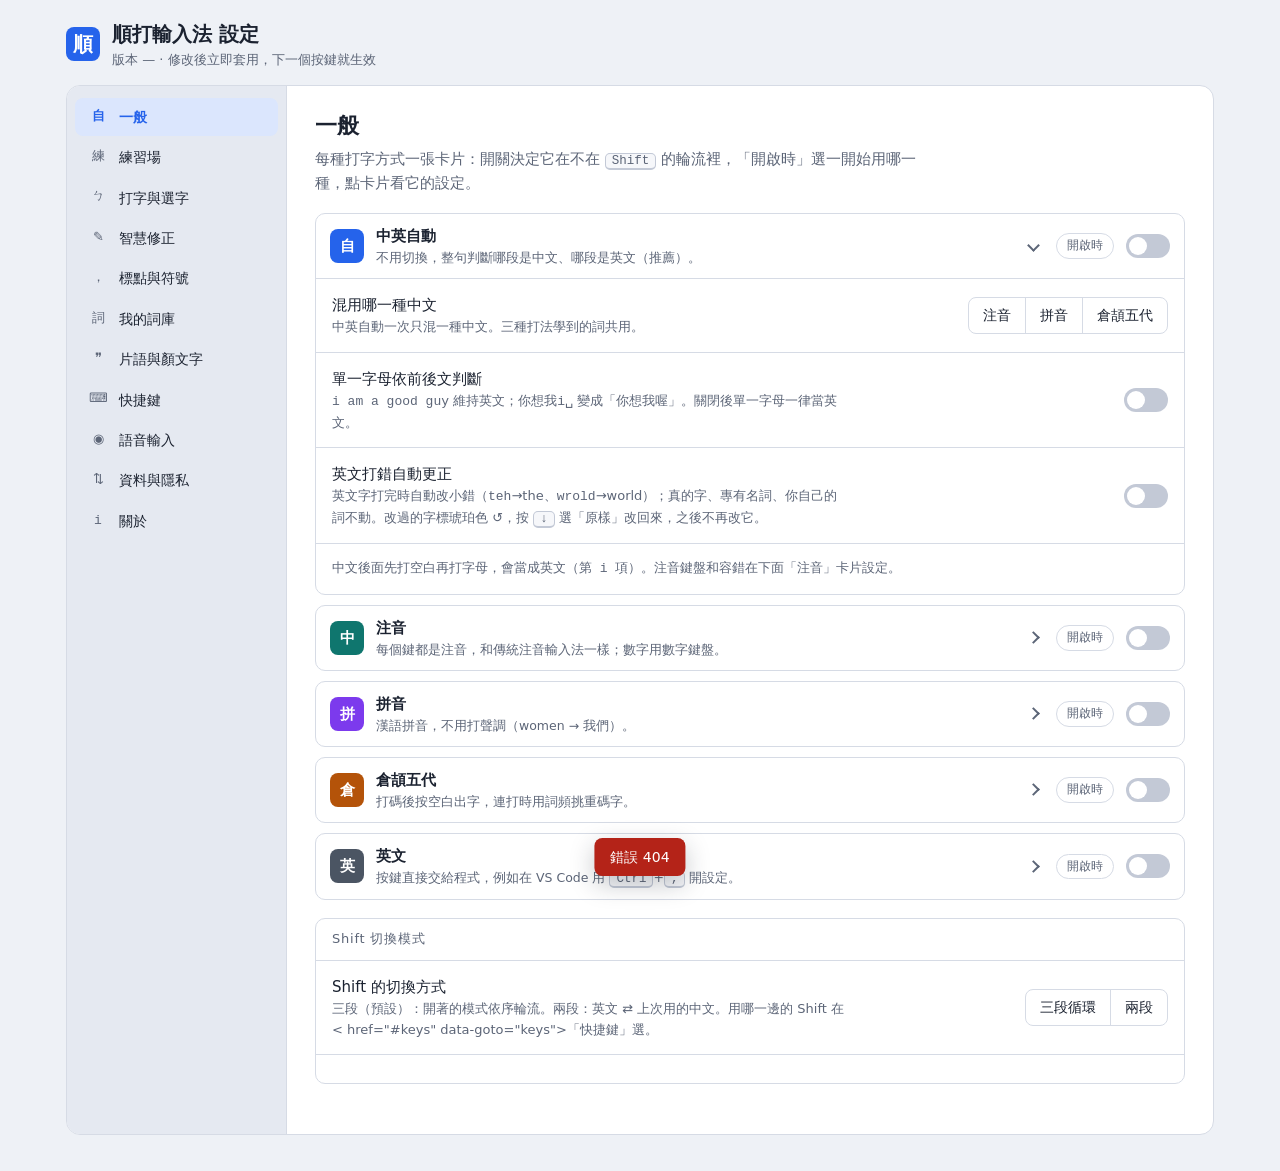
==== src/smartime/settings/ui/index.html @ 3003b5d6 "docs: 「注音」組的說明改成「換成注音」，不是「照注音打出去」 實機測試確認：選候選從來不會直接送出（選了是換掉組字區裡的字，再按 Enter 才送出）， 「選了就照注音打出去」讀起來像按一下就送" ====
<!doctype html>
<html lang="zh-Hant-TW">
<head>
<meta charset="utf-8">
<meta name="viewport" content="width=device-width, initial-scale=1">
<title>順打輸入法 設定</title>
<link rel="icon" href="icon.svg">
<link rel="stylesheet" href="style.css">
<script src="app.js" defer></script>
</head>
<body>
<div class="page">
  <div class="titlebar">
    <div class="appicon" aria-hidden="true">順</div>
    <div>
      <h1><span data-text="product">順打輸入法</span> 設定</h1>
      <div class="sub">版本 <span data-text="version">—</span> · 修改後立即套用，下一個按鍵就生效</div>
    </div>
    <div class="legend" id="save-state" aria-live="polite"></div>
  </div>

  <p class="callout warn offline" id="offline" hidden>和輸入法的連線中斷了。請從系統匣圖示（右鍵 → 設定）重新開啟這個視窗。</p>

  <div class="window">
    <nav class="rail" aria-label="設定分類">
      <button data-view="general" aria-current="page"><span class="glyph">自</span>一般</button>
      <button data-view="practice" id="rail-practice"><span class="glyph">練</span>練習場<span class="rail-badge" id="rail-practice-badge" hidden></span></button>
      <button data-view="typing"><span class="glyph">ㄅ</span>打字與選字</button>
      <button data-view="fix"><span class="glyph">✎</span>智慧修正</button>
      <button data-view="punct"><span class="glyph">，</span>標點與符號</button>
      <button data-view="dict"><span class="glyph">詞</span>我的詞庫</button>
      <button data-view="snippets"><span class="glyph">❞</span>片語與顏文字</button>
      <button data-view="keys"><span class="glyph">⌨</span>快捷鍵</button>
      <button data-view="voice"><span class="glyph">◉</span>語音輸入</button>
      <button data-view="data"><span class="glyph">⇅</span>資料與隱私</button>
      <button data-view="about"><span class="glyph">i</span>關於</button>
    </nav>

    <main class="pane">
      <!-- ============ 一般 ============ -->
      <section class="view" id="view-general">
        <h2>一般</h2>
        <p class="lead">每種打字方式一張卡片：開關決定它在不在 <kbd>Shift</kbd> 的輪流裡，「開啟時」選一開始用哪一種，點卡片看它的設定。</p>

        <div class="methods" id="methods">
          <div class="method" data-mode="auto">
            <div class="m-head">
              <button class="m-toggle" type="button" aria-expanded="false" aria-controls="m-auto">
                <span class="ico auto">自</span>
                <span class="m-name"><b>中英自動</b><small>不用切換，整句判斷哪段是中文、哪段是英文（推薦）。</small></span>
                <span class="chev" aria-hidden="true"></span>
              </button>
              <button class="m-start" type="button" data-start="auto" title="開啟輸入法時用這個模式">開啟時</button>
              <label class="switch" title="在 Shift 輪流中"><input type="checkbox" data-cycle="auto" aria-label="中英自動在 Shift 輪流中"><span></span></label>
            </div>
            <div class="m-body" id="m-auto" hidden>
              <div class="row">
                <div><div class="label">混用哪一種中文</div><div class="desc">中英自動一次只混一種中文。三種打法學到的詞共用。</div></div>
                <div class="seg" role="group" aria-label="中英自動混用的中文" data-cfg="chinese_scheme">
                  <button data-value="zhuyin">注音</button><button data-value="pinyin">拼音</button><button data-value="cangjie">倉頡五代</button>
                </div>
              </div>
              <div class="row">
                <div><div class="label">單一字母依前後文判斷</div><div class="desc"><code>i am a good guy</code> 維持英文；<code>你想我i␣</code> 變成「你想我喔」。關閉後單一字母一律當英文。</div></div>
                <label class="switch"><input type="checkbox" data-cfg="single_letter_context" aria-label="單一字母判斷"><span></span></label>
              </div>
              <div class="row">
                <div><div class="label">英文打錯自動更正</div><div class="desc">英文字打完時自動改小錯（<code>teh</code>→the、<code>wrold</code>→world）；真的字、專有名詞、你自己的詞不動。改過的字標琥珀色 ↺，按 <kbd>↓</kbd> 選「原樣」改回來，之後不再改它。</div></div>
                <label class="switch"><input type="checkbox" data-cfg="en_autocorrect" aria-label="英文打錯自動更正"><span></span></label>
              </div>
              <div class="row"><div class="full"><p class="note" style="margin:0">中文後面先打空白再打字母，會當成英文（<code>第 i 項</code>）。注音鍵盤和容錯在下面「注音」卡片設定。</p></div></div>
            </div>
          </div>

          <div class="method" data-mode="chinese">
            <div class="m-head">
              <button class="m-toggle" type="button" aria-expanded="false" aria-controls="m-chinese">
                <span class="ico chinese">中</span>
                <span class="m-name"><b>注音</b><small>每個鍵都是注音，和傳統注音輸入法一樣；數字用數字鍵盤。</small></span>
                <span class="chev" aria-hidden="true"></span>
              </button>
              <button class="m-start" type="button" data-start="chinese" title="開啟輸入法時用這個模式">開啟時</button>
              <label class="switch" title="在 Shift 輪流中"><input type="checkbox" data-cycle="chinese" aria-label="純注音在 Shift 輪流中"><span></span></label>
            </div>
            <div class="m-body" id="m-chinese" hidden>
              <div class="row">
                <div><div class="label">注音鍵盤 <span class="badge later">許氏之後支援</span></div><div class="desc">大部分人用大千（Windows 預設）。換鍵盤後下一個按鍵生效。</div></div>
                <div class="seg" role="group" aria-label="注音鍵盤" data-cfg="layout">
                  <button data-value="dachen">大千</button><button data-value="eten">倚天</button>
                </div>
              </div>
              <div class="row"><div class="full">
                <div class="kb" aria-label="注音鍵盤" id="keyboard"></div>
                <p class="note" style="margin-bottom:0">藍色是聲調鍵。</p>
              </div></div>
              <div class="row">
                <div><div class="label">注音打錯容錯</div><div class="desc">打快的常見錯也認得：順序打反（<code>k27</code>→的）、聲調打早（<code>248</code>→大）、漏打聲調（<code>clm/4</code>→好用）、漏打一聲的空白（<code>rupwu0</code>→今天）。修過的地方標琥珀色 ↺。</div></div>
                <label class="switch"><input type="checkbox" data-cfg="reorder_tolerance" aria-label="注音打錯容錯"><span></span></label>
              </div>
              <div class="row">
                <div><div class="label">略過多按的雜鍵</div><div class="desc">多按的鍵自動略過（<code>我e更快</code>→我更快），提示列用紅色標出；按 <kbd>↓</kbd> 選紅色的「略過的鍵」放回來。保守：只略過很明顯的。連打三個以上同一個字母一律照打。</div></div>
                <div class="seg" role="group" aria-label="略過雜鍵的程度" data-cfg="drop_stray_keys">
                  <button data-value="off">關閉</button><button data-value="conservative">保守</button><button data-value="standard">標準</button>
                </div>
              </div>
              <div class="row">
                <div><div class="label">注音提示</div><div class="desc">還沒打聲調時，旁邊顯示會變成的注音（打 <kbd>k</kbd><kbd>2</kbd> 顯示 ㄉㄜ）。</div></div>
                <label class="switch"><input type="checkbox" data-cfg="spelling_hint" aria-label="注音提示"><span></span></label>
              </div>
            </div>
          </div>

          <div class="method" data-mode="pinyin">
            <div class="m-head">
              <button class="m-toggle" type="button" aria-expanded="false" aria-controls="m-pinyin">
                <span class="ico pinyin">拼</span>
                <span class="m-name"><b>拼音</b><small>漢語拼音，不用打聲調（women → 我們）。</small></span>
                <span class="chev" aria-hidden="true"></span>
              </button>
              <button class="m-start" type="button" data-start="pinyin" title="開啟輸入法時用這個模式">開啟時</button>
              <label class="switch" title="在 Shift 輪流中"><input type="checkbox" data-cycle="pinyin" aria-label="純拼音在 Shift 輪流中"><span></span></label>
            </div>
            <div class="m-body" id="m-pinyin" hidden>
              <div class="row"><div class="full">
                <p style="margin-top:0">連著打，不用打聲調（<kbd>women</kbd> → 我們）；要指定聲調時在音節後打 <kbd>1</kbd>–<kbd>5</kbd>（<kbd>ma3</kbd> → 馬，5 是輕聲）。ü 打 <kbd>v</kbd>（<kbd>lv</kbd> → 綠），<kbd>'</kbd> 分開音節（<kbd>xi'an</kbd>），空白結束一個詞。</p>
                <p class="note" style="margin-bottom:0"><kbd>,</kbd> <kbd>.</kbd> <kbd>;</kbd> 在拼音裡是全形標點（，。；），不是字母。</p>
              </div></div>
            </div>
          </div>

          <div class="method" data-mode="cangjie">
            <div class="m-head">
              <button class="m-toggle" type="button" aria-expanded="false" aria-controls="m-cangjie">
                <span class="ico cangjie">倉</span>
                <span class="m-name"><b>倉頡五代</b><small>打碼後按空白出字，連打時用詞頻挑重碼字。</small></span>
                <span class="chev" aria-hidden="true"></span>
              </button>
              <button class="m-start" type="button" data-start="cangjie" title="開啟輸入法時用這個模式">開啟時</button>
              <label class="switch" title="在 Shift 輪流中"><input type="checkbox" data-cycle="cangjie" aria-label="純倉頡在 Shift 輪流中"><span></span></label>
            </div>
            <div class="m-body" id="m-cangjie" hidden>
              <div class="row"><div class="full">
                <p style="margin-top:0">打碼後按空白出字；連打幾個字時會用詞頻挑重碼字（<kbd>hqi</kbd>␣<kbd>oan</kbd>␣ → 我們）。還沒按空白時，提示框顯示字根和會出的字。字根對照：</p>
                <div class="cj-roots" id="cj-roots" aria-label="倉頡字根"></div>
                <p class="note" style="margin-bottom:0">碼表來自「倉頡五代補完計劃」（MIT 授權），重碼依台灣常用字排序。</p>
              </div></div>
            </div>
          </div>

          <div class="method" data-mode="english">
            <div class="m-head">
              <button class="m-toggle" type="button" aria-expanded="false" aria-controls="m-english">
                <span class="ico english">英</span>
                <span class="m-name"><b>英文</b><small>按鍵直接交給程式，例如在 VS Code 用 <kbd>Ctrl</kbd>+<kbd>,</kbd> 開設定。</small></span>
                <span class="chev" aria-hidden="true"></span>
              </button>
              <button class="m-start" type="button" data-start="english" title="開啟輸入法時用這個模式">開啟時</button>
              <label class="switch" title="在 Shift 輪流中"><input type="checkbox" data-cycle="english" aria-label="純英文在 Shift 輪流中"><span></span></label>
            </div>
            <div class="m-body" id="m-english" hidden>
              <div class="row"><div class="full"><p class="note" style="margin:0">所有按鍵（含 <kbd>Ctrl</kbd>+符號）直接交給程式。偶爾打一個英文詞不必切換：中英自動會判斷，大寫用 <kbd>Caps Lock</kbd>。</p></div></div>
            </div>
          </div>
        </div>

        <div class="group">
          <h3>Shift 切換模式</h3>
          <div class="row">
            <div><div class="label">Shift 的切換方式</div><div class="desc" id="cycle-desc">三段（預設）：開著的模式依序輪流。兩段：英文 ⇄ 上次用的中文。用哪一邊的 Shift 在< href="#keys" data-goto="keys">「快捷鍵」</a>選。</div></div>
            <div class="seg" role="group" aria-label="Shift 的切換方式" data-cfg="shift_cycle">
              <button data-value="three">三段循環</button><button data-value="two">兩段</button>
            </div>
          </div>
          <div class="row"><div class="full"><p class="note" style="margin:0" id="cycle-order"></p></div></div>
        </div>
      </section>

      <!-- ============ 打字與選字 ============ -->
      <section class="view" id="view-typing" hidden>
        <h2>打字與選字</h2>
        <p class="lead">打字時游標旁邊的提示列、選字用的候選窗，以及什麼時候把字送出。</p>

        <div class="group">
          <h3>提示列</h3>
          <div class="row"><div class="full preview">
            <div>
              <div class="compose"><span class="u">我們今天開</span><span class="cur"></span></div>
              <div class="tip" id="sugg-tip">會  Tab</div>
            </div>
            <div class="cand" aria-label="候選窗預覽" hidden>
              <ol id="cand-list"></ol>
            </div>
            <p class="note" style="margin:0; max-width:40ch">游標旁邊的一小列：還沒成字的注音、被略過的鍵、接續建議都顯示在這裡。</p>
          </div></div>
          <div class="row">
            <div><div class="label" data-new="suggest-rows">接續建議</div><div class="desc">打完一個詞，提示列建議接下去的字：<kbd>Tab</kbd> 帶入第一個，<kbd>Ctrl</kbd>+數字帶入其他的。上面一行是你的（<span class="tint-quick">橘色</span><a href="#snippets" data-goto="snippets">快速詞</a>、<span class="tint-mine">紫色</span>你打過或加過的詞），下面一行<span class="tint-system">藍色</span>是詞庫的。</div></div>
            <label class="switch"><input type="checkbox" data-cfg="autocomplete" aria-label="接續建議"><span></span></label>
          </div>
          <div class="row" id="row-sugg-count">
            <div><div class="label">一次顯示幾個建議</div><div class="desc"><kbd>Tab</kbd> 帶入第一個；<kbd>Shift</kbd>+<kbd>Tab</kbd> 打開完整接續清單（1–9 選）。</div></div>
            <div style="display:flex; gap:10px; align-items:center"><input type="range" min="1" max="9" data-cfg="suggestion_count" data-type="int" aria-label="建議數量"><b data-out="suggestion_count" style="font-variant-numeric: tabular-nums">3</b></div>
          </div>
          <div class="row">
            <div><div class="label" data-new="composing-hint">還沒送出時留一個提示</div><div class="desc">組字中在游標旁留一個小提示：字還沒送出，還可能跟著後面打的字改變；對了就按 <kbd>Enter</kbd>。有些程式（例如 Sublime Text）不畫底線，靠它才看得出字還沒送出。</div></div>
            <label class="switch"><input type="checkbox" data-cfg="composing_indicator" aria-label="還沒送出時的提示"><span></span></label>
          </div>
          <div class="row">
            <div><div class="label">提示的樣子</div><div class="desc">「● Enter 送出」直接說怎麼送出；熟了以後可以換成只有一個點，或一支筆。</div></div>
            <div class="seg" role="group" aria-label="提示的樣子" data-cfg="composing_indicator_style">
              <button data-value="enter">● Enter 送出</button><button data-value="dot">●</button><button data-value="pen">✎</button>
            </div>
          </div>
          <div class="row">
            <div><div class="label">游標往回移時顯示按鍵對照</div><div class="desc">例：<span class="tip" style="margin:0">（略過 e）更 ㄍㄥˋ ⌨ e/4</span>，一眼看出多按了哪個鍵。</div></div>
            <label class="switch"><input type="checkbox" data-cfg="key_hint_on_move" aria-label="按鍵對照"><span></span></label>
          </div>
        </div>

        <div class="group">
          <h3>候選窗</h3>
          <div class="row"><div class="full">
            <picture class="shot">
              <source srcset="img/cand-zh-dark.png" media="(prefers-color-scheme: dark)">
              <img src="img/cand-zh-light.png" alt="分組上色的候選窗：我的詞庫、學過、詞庫、原始按鍵" width="300">
            </picture>
            <p class="note" style="margin-bottom:0"><b style="color:var(--ok)">綠色</b>是你自己的詞（我的詞庫、學過）；<kbd>Tab</kbd> 只看某一組；紅色「略過的鍵」選了就把那個鍵留下來。</p>
          </div></div>
          <div class="row"><div class="full">
            <div class="label" data-new="cand-page">現在在第幾頁</div>
            <div class="desc">右上角寫著「第 3／27 頁」，不在第 1 頁時藍底。候選窗打開時停在目前的字，可能在後面幾頁；按 <kbd>Home</kbd> 回第 1 頁（最常用的詞）。</div>
          </div></div>
          <div class="row"><div class="full">
            <div class="label" data-new="zhuyin">把國字換成注音</div>
            <div class="desc">候選窗最後一組「注音」：這個字（天 → ㄊㄧㄢ）或整段（你好 → ㄋㄧˇㄏㄠˇ），選了就換成注音。
              <a href="#fix" data-goto="fix">修正模式</a>裡游標停在字上按 <kbd>z</kbd>，那個字就換成注音，再按一次換回國字。</div>
          </div></div>
          <div class="row">
            <div><div class="label">用順打面板顯示候選</div><div class="desc">關閉後改用純文字的候選窗（不分組、沒有顏色），沒在打字時的符號面板也一樣。</div></div>
            <label class="switch"><input type="checkbox" data-cfg="panel_candidates" aria-label="順打面板候選窗"><span></span></label>
          </div>
          <div class="row">
            <div><div class="label">候選窗多欄</div><div class="desc"><kbd>→</kbd> 在右邊多開一欄，<kbd>←</kbd> 收回；關閉時 <kbd>←</kbd><kbd>→</kbd> 是翻頁。</div></div>
            <label class="switch"><input type="checkbox" data-cfg="candidate_multi_column" aria-label="候選窗多欄"><span></span></label>
          </div>
          <div class="row">
            <div><div class="label">每頁候選數</div><div class="desc">一欄列出幾個候選。</div></div>
            <select data-cfg="candidates_per_page" data-type="int" aria-label="每頁候選數"><option>5</option><option>7</option><option>9</option></select>
          </div>
          <div class="row">
            <div><div class="label">候選字大小</div><div class="desc">下次切換到輸入法時生效。</div></div>
            <select data-cfg="candidate_font_size" data-type="int" aria-label="候選字大小"><option>14</option><option>16</option><option>18</option><option>20</option><option>24</option></select>
          </div>
          <div class="row">
            <div><div class="label">面板顏色</div><div class="desc">跟隨 Windows 的淺色／深色模式，或固定一種。</div></div>
            <div class="seg" role="group" aria-label="面板顏色" data-cfg="panel_theme">
              <button data-value="system">跟隨系統</button><button data-value="light">淺色</button><button data-value="dark">深色</button>
            </div>
          </div>
        </div>

        <div class="group">
          <h3>送出</h3>
          <div class="row">
            <div><div class="label">句讀標點自動送出</div><div class="desc">打 ，。？！：； 時把整段送出。關掉後要按 <kbd>Enter</kbd> 才送出，但可以在這些標點上按 <kbd>↓</kbd> 換成半形或其他符號。</div></div>
            <label class="switch"><input type="checkbox" data-cfg="commit_on_clause_punct" aria-label="句讀送出"><span></span></label>
          </div>
          <div class="row">
            <div><div class="label">組字區最多幾個字</div><div class="desc">超過時自動送出前面的字（正在打的音節不會被打斷）。</div></div>
            <input type="number" min="10" max="80" style="width: 80px" data-cfg="max_buffer_chars" data-type="int" aria-label="組字區字數">
          </div>
          <div class="row"><div class="full"><p class="note" style="margin:0">組字中要「送出並換行」的 <kbd>Enter</kbd>，在<a href="#keys" data-goto="keys">「快捷鍵」</a>設定。</p></div></div>
        </div>

        <div class="group" id="group-experimental">
          <h3>實驗功能 <span class="badge plan">實驗</span></h3>
          <div class="row"><div class="full"><p class="note" style="margin:0">還在試的功能，預設關閉。覺得不好用就關掉，不影響其他功能。</p></div></div>
          <div class="row">
            <div><div class="label">超智慧推薦</div><div class="desc">打字時多一個紫色面板：「接下來」接出比較長的一串（電腦 → 斷層掃描器），「也許是」列出同音但更常見的詞（鬥號 → 逗號）；按 <kbd>Shift</kbd>+<kbd>Tab</kbd> 再按數字選。只靠詞頻，長句有時接得很怪。</div></div>
            <label class="switch"><input type="checkbox" data-cfg="smart_suggest" aria-label="超智慧推薦"><span></span></label>
          </div>
          <div class="row">
            <div><div class="label">瘋狂模式（注音）</div><div class="desc">每個字只打注音的開頭、不打聲調，自動猜成詞：<kbd>j</kbd><kbd>a</kbd> → 我們、<kbd>r</kbd><kbd>w</kbd><kbd>u</kbd> → 今天。開著時解碼面板一直顯示；猜錯照樣用 <kbd>↓</kbd> 或修正模式改，完整的注音也照常能打。</div></div>
            <label class="switch"><input type="checkbox" data-cfg="crazy_mode" aria-label="瘋狂模式"><span></span></label>
          </div>
        </div>
      </section>

      <!-- ============ 智慧修正 ============ -->
      <section class="view" id="view-fix" hidden>
        <h2>智慧修正</h2>
        <p class="lead">打快時的錯誤會自動修好；修不好的，用候選窗或修正模式手動改，改過的會記成詞。</p>
        <p class="callout" style="margin-top:0">自動修正的開關跟著打字方式走，在<a href="#general" data-goto="general">「一般」</a>的卡片裡：「注音」有注音打錯容錯、略過多按的雜鍵；「中英自動」有單一字母判斷、英文打錯自動更正。</p>

        <div class="group" id="group-correction">
          <h3>修正模式（類似 Vim） <span class="badge plan" id="badge-correction">即將推出</span></h3>
          <div class="row" id="row-correction-toggle" hidden>
            <div><div class="label">使用修正模式</div><div class="desc">組字中按 <kbd>Esc</kbd> 進入，再按一次回到打字。關閉後 <kbd>Esc</kbd> 直接清除整段。</div></div>
            <label class="switch"><input type="checkbox" data-cfg="correction_mode" aria-label="修正模式"><span></span></label>
          </div>
          <div class="row">
            <div><div class="label">解碼面板（按鍵／注音／國字）</div><div class="desc">顯示每個鍵被當成什麼，不會改變打出來的字。預設只在修正模式顯示；瘋狂模式開著時固定一直顯示。</div></div>
            <div class="seg" role="group" aria-label="解碼面板" data-cfg="panel_decode">
              <button data-value="correction">修正模式時</button><button data-value="always">一直顯示</button><button data-value="off">關閉</button>
            </div>
          </div>
          <div class="row"><div class="full">
            <p style="margin-top:0">修正模式的解碼面板三列對齊：按鍵 → 注音 → 國字。常用的鍵寫在面板下方；只有 <kbd>Esc</kbd>／<kbd>Enter</kbd>／<kbd>D</kbd><kbd>D</kbd> 會離開修正模式。</p>
            <picture class="shot" style="margin: 12px 0">
              <source srcset="img/decode-correcting-dark.png" media="(prefers-color-scheme: dark)">
              <img src="img/decode-correcting-light.png" alt="修正模式的解碼面板：按鍵、注音、國字三列對齊" width="560">
            </picture>
            <p class="note">紅色刪除線＝被當成雜鍵略過的鍵；琥珀色 ↺＝順序打反、已照正確順序讀；藍色底線＝你自己選的字；綠點＝我的詞庫／學過。</p>
            <div class="scroll"><table>
              <thead><tr><th>按鍵</th><th>動作</th></tr></thead>
              <tbody>
                <tr><td><kbd>←</kbd> <kbd>→</kbd>（或 <kbd>h</kbd> <kbd>l</kbd>）</td><td>移到上一格／下一格：一個中文字，或一整個英文字、數字</td></tr>
                <tr><td><kbd>↓</kbd></td><td>選字窗：這個字、從這裡開始的詞、重新分組</td></tr>
                <tr><td><kbd>j</kbd> <kbd>k</kbd></td><td>只換游標上的這個字（同音的下一個／上一個，不開視窗；旁邊的字不動）</td></tr>
                <tr><td><kbd>v</kbd></td><td>切換顯示：國字 → 注音 → 按鍵</td></tr>
                <tr><td><kbd>x</kbd></td><td>刪掉游標上的那一格；在「按鍵」檢視時只刪一個鍵（例如那個多按的 e）</td></tr>
                <tr><td><kbd>e</kbd></td><td>這段在 中文 ⇄ 英文 ⇄ 原始按鍵 之間切換</td></tr>
                <tr><td><kbd>z</kbd></td><td>游標上的國字換成注音（你 → ㄋㄧˇ），再按一次換回國字</td></tr>
                <tr><td><kbd>r</kbd></td><td>重打這一個字（其他字不動，打完自動回到修正模式）</td></tr>
                <tr><td><kbd>a</kbd></td><td>把游標前的詞加入詞庫</td></tr>
                <tr><td><kbd>u</kbd></td><td>復原上一步（和打字時的 <kbd>Ctrl</kbd>+<kbd>Z</kbd> 同一份紀錄；<kbd>Ctrl</kbd>+<kbd>Y</kbd> 重做）</td></tr>
                <tr><td><kbd>Esc</kbd>（或 <kbd>i</kbd>）</td><td>回到打字（字都還在）；<kbd>Enter</kbd> 送出整段</td></tr>
                <tr><td><kbd>D</kbd> <kbd>D</kbd></td><td>清除整段（要連按兩次，不會送出）</td></tr>
              </tbody>
            </table></div>
          </div></div>
        </div>

        <div class="group">
          <h3>學習</h3>
          <div class="row">
            <div><div class="label">記住我選的字</div><div class="desc">選過的詞、接受過的接續、中英的選擇，下次排前面；只學你明確選的。改錯一個字時，記的是它和前後文組成的詞。學錯了：按 <kbd>↓</kbd> 打開選字框，在那個詞上按 <kbd>Delete</kbd>，或到<a href="#dict" data-goto="dict">「我的詞庫」</a>刪除。</div></div>
            <label class="switch"><input type="checkbox" data-cfg="learn" aria-label="記住我選的字"><span></span></label>
          </div>
          <div class="row">
            <div><div class="label">學到新詞時提示</div><div class="desc">第一次記住某個詞時，提示列顯示「記住了「…」」。</div></div>
            <label class="switch"><input type="checkbox" data-cfg="learn_notice" aria-label="學到新詞時提示"><span></span></label>
          </div>
          <div class="row">
            <div><div class="label" data-new="retype-swap">刪掉重打時換一個</div><div class="desc">用 <kbd>Backspace</kbd> 刪掉剛打的字、一分鐘內再打一樣的鍵，就自動換成同音的下一個（每一洲 → 每一周 → 每一週），提示列會說換了什麼。<kbd>Ctrl</kbd>+<kbd>Z</kbd> 換回，<kbd>↓</kbd> 看全部。</div></div>
            <label class="switch"><input type="checkbox" data-cfg="retype_swap" aria-label="刪掉重打時換一個"><span></span></label>
          </div>
        </div>

        <div class="group">
          <h3 data-new="corrections-log">修正紀錄 <span class="note" style="letter-spacing:0" id="corr-count"></span></h3>
          <div class="row"><div class="full">
            <p class="note" style="margin-top:0">你改過的字。同一個修正做到第 2 次，改成的詞會自動加進「我的詞庫」的「程式推薦」分類（標 ✓），排在同音詞前面；不要就到「我的詞庫」刪掉。</p>
            <div class="dict-table corr-table" id="corr-scroll">
              <table>
                <thead><tr><th>原本</th><th></th><th>改成</th><th>怎麼改的</th><th>次數</th><th>最近</th></tr></thead>
                <tbody id="corr-body"></tbody>
              </table>
            </div>
            <p class="note" style="margin-bottom:0"><button class="btn small" type="button" id="corr-clear">清除紀錄</button>
              只清掉這張表，不動已經學到的詞。</p>
          </div></div>
        </div>
      </section>

      <!-- ============ 標點與符號 ============ -->
      <section class="view" id="view-punct" hidden>
        <h2>標點與符號</h2>
        <p class="lead">鍵盤上每個符號鍵，單按、Shift、Ctrl、Ctrl+Shift 各打出什麼，都在下面這張表。鍵盤上沒有的符號（希臘字母、數學、箭頭、emoji……）從符號面板選。</p>

        <div class="group">
          <h3>符號鍵的四種按法</h3>
          <div class="row">
            <div><div class="label">風格</div><div class="desc" id="punct-style-desc"></div></div>
            <div class="seg" role="group" aria-label="符號鍵風格" data-cfg="punct_style">
              <button data-value="keycap">鍵帽上的符號（建議）</button><button data-value="fullwidth">微軟相容</button><button data-value="custom">自訂</button>
            </div>
          </div>
          <div class="row"><div class="full">
            <div class="punct-grid-wrap">
              <table class="punct-grid" id="punct-grid">
                <thead><tr><th>鍵</th><th>單按</th><th>Shift</th><th>Ctrl</th><th>Ctrl+Shift</th></tr></thead>
                <tbody></tbody>
              </table>
            </div>
            <ul class="pk-legend note">
              <li><b>Ctrl</b>、<b>Ctrl+Shift</b> 兩欄可以直接改（每格一個字）；清空＝這個組合交給程式（例如 VS Code 的 <kbd>Ctrl</kbd>+<kbd>\</kbd> 分割編輯器），<b>↺</b> 恢復預設。只在中文模式有效，純英文模式的 Ctrl 組合鍵一律交給程式。</li>
              <li><span class="pk-out dup">黃底</span>＝同一個鍵有兩種按法打出一樣的字（可以改掉，多放一種符號）。</li>
              <li>打錯寬度：游標停在標點後按 <kbd>↓</kbd>，換全形、半形或相關符號（表中「↓ ，」）。，。？！：； 預設會立刻送出、不能再換；要換就到<a href="#typing" data-goto="typing">「打字與選字」</a>關掉「句讀標點自動送出」。</li>
            </ul>
          </div></div>
          <div class="row">
            <div><div class="label"><kbd>Ctrl</kbd>+符號 打中文標點</div><div class="desc">關掉後 Ctrl、Ctrl+Shift 兩欄全部交給程式。純英文模式時本來就交給程式。</div></div>
            <label class="switch"><input type="checkbox" data-cfg="ctrl_punctuation" aria-label="Ctrl 標點"><span></span></label>
          </div>
        </div>

        <div class="group" id="group-palette">
          <h3 data-new="palette-idle">符號面板 <span class="badge plan" id="badge-palette">即將推出</span></h3>
          <div class="row"><div class="full preview">
            <div class="palette" aria-label="符號面板預覽">
              <div class="tabs"><span class="on">常用標點</span><span>錄音暫存</span><span>快速詞</span><span>括號引號</span><span>希臘字母</span><span>數學</span></div>
              <div class="grid" id="palette-grid"></div>
            </div>
            <div style="max-width: 46ch; min-width: 0">
              <p style="margin-top:0">單按一下 <b data-key-of="palette_hotkey">右 Ctrl</b> 打開面板，再按一次關閉（也可以打 <kbd>:</kbd><kbd>:</kbd>）。<kbd>Tab</kbd> 換分類、<kbd>Shift</kbd>+<kbd>Tab</kbd> 上一類、<kbd>1</kbd>–<kbd>9</kbd> 或方向鍵選。沒在打字時也是同一個面板，選的符號直接打出來。</p>
              <p class="note">前三頁最常用：常用標點、錄音暫存（剛剛語音說的話）、快速詞。</p>
              <p class="note">希臘字母、數學、箭頭、單位（℃、㎡、％）也在這裡，常用的自動排前面。片語、顏文字、我的符號在<a href="#snippets" data-goto="snippets">「片語與顏文字」</a>整理。</p>
              <p class="note" style="margin-bottom:0">用哪個鍵打開、要不要 <kbd>:</kbd><kbd>:</kbd>，在<a href="#keys" data-goto="keys">「快捷鍵」</a>選。</p>
            </div>
          </div></div>
        </div>

        <div class="group">
          <h3>更多符號 <span class="badge" id="symx-status"></span></h3>
          <div class="row">
            <div><div class="label">下載更大的符號庫</div><div class="desc">多約 1300 個符號（技術、數學、箭頭、圖形、圈號……），下載一次，約 150 KB。
              <p class="error" id="symx-error" hidden style="margin:4px 0 0"></p>
            </div></div>
            <button class="btn small primary" type="button" id="symx-download">下載</button>
          </div>
          <div class="row">
            <div><div class="label">在 emoji 分頁裡使用</div><div class="desc">下載完成後才能打開；關閉時符號面板的「emoji」分頁只用內建的常用符號。</div></div>
            <label class="switch"><input type="checkbox" data-cfg="symbols_extra_enabled" id="symx-enabled" aria-label="使用更多符號"><span></span></label>
          </div>
        </div>
      </section>

      <!-- ============ 我的詞庫 ============ -->
      <section class="view" id="view-dict" hidden>
        <h2>我的詞庫</h2>
        <p class="lead">自動收集的詞和你自己整理的詞分兩區。給自動收集的詞一個分類，它就進「我的詞庫」，打字時排最前面——例如把朋友的名字放進「朋友」。</p>

        <div class="group">
          <h3>新增詞</h3>
          <div class="row"><div class="full">
            <form class="addform" id="add-form" autocomplete="off">
              <input type="text" id="add-word" placeholder="詞，例如：陳怡君" aria-label="詞">
              <input type="text" id="add-reading" placeholder="注音（留空會自動產生）" aria-label="注音">
              <select id="add-cat" aria-label="分類"></select>
              <button class="btn primary" type="submit">加入</button>
            </form>
            <div class="charpick" id="charpick" aria-label="多音字讀音"></div>
            <p class="error" id="add-error" hidden></p>
            <p class="note" style="margin-bottom:0">打字時也能加：<kbd>Ctrl</kbd>+<kbd>D</kbd> 把游標前的中文或英文字（候選窗開著時是選中的詞）加入詞庫。英文照你打的加進「常用英文」，以後不再被改（venv、wrold）。清單裡的詞按「編輯」可以改字或注音。</p>
          </div></div>
        </div>

        <div class="group">
          <h3 data-new="dict-edit">詞條 <span class="note" style="letter-spacing:0" id="dict-stats"></span></h3>
          <div class="row"><div class="full">
            <div class="seg dict-tabs" id="dict-tabs" role="group" aria-label="詞條分區">
              <button data-dict="inbox">自動收集<span class="n"></span></button><button data-dict="mine">我的詞庫<span class="n"></span></button><button data-dict="blocked">已封鎖<span class="n"></span></button>
            </div>
            <p class="note dict-explain" id="dict-explain"></p>
            <div class="dict-tools">
              <div class="chips" id="cat-chips" role="group" aria-label="分類" hidden></div>
              <div class="dict-tools-right">
                <div class="seg small" id="dict-sort" role="group" aria-label="排序">
                  <button data-sort="recent">最近使用</button><button data-sort="count">用過次數</button>
                </div>
                <input type="search" id="dict-search" placeholder="搜尋詞或注音" aria-label="搜尋詞庫">
              </div>
            </div>
            <div class="dict-table" id="dict-scroll">
              <table>
                <thead><tr id="dict-head"></tr></thead>
                <tbody id="dict-body"></tbody>
              </table>
              <div class="dict-more" id="dict-more" hidden><button class="btn small" type="button">載入更多</button></div>
            </div>
            <p class="note" id="dict-count" style="margin-bottom:0"></p>
          </div></div>
        </div>

        <div class="group">
          <h3>分類</h3>
          <div class="row"><div class="full">
            <div class="chips" id="cat-manage"></div>
            <form class="confirm" id="cat-form" style="margin-top:10px" autocomplete="off">
              <input type="text" id="cat-name" placeholder="新分類名稱，例如：公司同事" aria-label="新分類名稱">
              <button class="btn" type="submit">新增分類</button>
            </form>
            <p class="note" style="margin-bottom:0">候選窗會在詞旁標上分類，例如「陳怡君　朋友」。刪除分類不會刪除裡面的詞。</p>
          </div></div>
        </div>
      </section>

      <!-- ============ 片語與顏文字 ============ -->
      <section class="view" id="view-snippets" hidden>
        <h2>片語與顏文字</h2>
        <p class="lead">常用的一段話（地址、簽名、罐頭回覆）存在這裡。打 <kbd>;</kbd><kbd>;</kbd> 叫出來，可以接著打關鍵字篩選；先預覽，按 <kbd>Enter</kbd> 才打出。顏文字和你收藏的符號也在這一頁。</p>

        <div class="group">
          <h3>新增片語</h3>
          <div class="row"><div class="full">
            <form class="snipform" id="snip-form" autocomplete="off">
              <input type="text" id="snip-title" placeholder="標題（可省略），例如：我的地址" aria-label="標題" maxlength="40">
              <input type="text" id="snip-key" placeholder="關鍵字，例如：addr" aria-label="關鍵字" maxlength="20">
              <input type="text" id="snip-cat" placeholder="分類（可省略）" aria-label="分類" list="snip-cat-list" maxlength="20">
              <textarea id="snip-body" rows="3" placeholder="內容（可以多行）" aria-label="內容"></textarea>
              <p class="note snip-dupnote" id="snip-dupnote" hidden></p>
              <div class="snip-edit-acts"><button class="btn primary" type="submit">加入</button></div>
            </form>
            <datalist id="snip-cat-list"></datalist>
            <p class="note" style="margin-bottom:0">關鍵字用英文字母最快：打 <code>;;addr</code> 只列出 addr 開頭的片語；沒有關鍵字就從清單選。分類只在這一頁整理用，不影響打字。</p>
          </div></div>
        </div>

        <div class="group">
          <h3>我的片語 <span class="note" style="letter-spacing:0" id="snip-count"></span></h3>
          <div class="row"><div class="full">
            <div class="dict-tools">
              <div class="chips" id="snip-cats" role="group" aria-label="分類" hidden></div>
              <div class="dict-tools-right">
                <div class="seg small" id="snip-sort" role="group" aria-label="排序">
                  <button data-sort="order" title=";; 清單的順序">自訂順序</button><button data-sort="recent">最近用過</button><button data-sort="count">最常用</button><button data-sort="keyword">關鍵字</button>
                </div>
                <input type="search" id="snip-search" placeholder="搜尋關鍵字、標題或內容" aria-label="搜尋片語">
              </div>
            </div>
            <div class="snip-bulk" id="snip-bulk" hidden></div>
            <div class="dict-table snip-table" id="snip-scroll">
              <table>
                <thead><tr><th><input type="checkbox" id="snip-all" aria-label="全選看得到的片語"></th><th>關鍵字</th><th>片語</th><th>分類</th><th>用過</th><th></th></tr></thead>
                <tbody id="snip-body-list"></tbody>
              </table>
            </div>
            <p class="note" id="snip-foot" style="margin-bottom:0"></p>
          </div></div>
        </div>

        <div class="group">
          <h3 data-new="quick-words">快速詞 <span class="note" style="letter-spacing:0" id="qw-count"></span></h3>
          <div class="row"><div class="full">
            <p style="margin-top:0">打到觸發字，提示列最前面會用橘色建議這段文字，按 <kbd>Tab</kbd> 直接打出（取代觸發字）。可以自己寫，也可以直接連到一筆片語。</p>
            <form class="qw-form" id="qw-form" autocomplete="off">
              <input type="text" id="qw-trigger" placeholder="觸發字，例如：art" aria-label="觸發字" maxlength="20">
              <select id="qw-link" aria-label="連到片語"></select>
              <textarea id="qw-body" rows="2" placeholder="要打出的文字，例如：artifact" aria-label="要打出的文字"></textarea>
              <div class="snip-edit-acts"><button class="btn primary" type="submit">加入</button></div>
            </form>
            <div class="qw-list" id="qw-list"></div>
            <p class="note qw-empty" id="qw-empty" hidden>還沒有快速詞。例：觸發字 art → artifact。</p>
          </div></div>
        </div>

        <div class="group">
          <h3>顏文字</h3>
          <div class="row"><div class="full">
            <p style="margin-top:0">單按 <b data-key-of="palette_hotkey">右 Ctrl</b>（或打 <kbd>:</kbd><kbd>:</kbd>）打開符號面板，按 <kbd>Tab</kbd> 換到「顏文字」分頁：依心情分組，最近用過的排最前面。</p>
            <div class="kao-sample" id="kao-sample"></div>
          </div></div>
        </div>

        <div class="group">
          <h3>我的符號 <span class="note" style="letter-spacing:0" id="sym-count"></span></h3>
          <div class="row"><div class="full">
            <p style="margin-top:0">網路上收藏的顏文字、特殊符號，貼在這裡就能在打字時用：打開符號面板，在「我的符號」分頁選，最近用過的排最前面。</p>
            <form class="snipform" id="sym-form" autocomplete="off">
              <textarea id="sym-paste" rows="4" placeholder="每行貼一個，例如：&#10;(=^・ω・^=)&#10;( ͡° ͜ʖ ͡°)&#10;★" aria-label="貼上符號"></textarea>
              <div class="snip-edit-acts"><button class="btn primary" type="submit">加入</button></div>
            </form>
            <p class="note" style="margin-bottom:12px">一行一個——有些顏文字本身就帶空白，用空白分隔會拆散它。重複貼上的會自動略過。</p>
            <div class="sym-list" id="sym-list"></div>
          </div></div>
        </div>
        <p class="note">片語的 <kbd>;</kbd><kbd>;</kbd>、打開符號面板的鍵要換或關掉，都在<a href="#keys" data-goto="keys">「快捷鍵」</a>。更大的符號庫在<a href="#punct" data-goto="punct">「標點與符號」</a>下載。</p>
      </section>

      <!-- ============ 快捷鍵 ============ -->
      <section class="view" id="view-keys" hidden>
        <h2>快捷鍵</h2>
        <p class="lead">會用到的鍵都在這一頁：上面是可以換、可以關的，下面是打字時所有按鍵的對照表。</p>
        <div class="group">
          <h3>可以調整的按鍵</h3>
          <div class="row">
            <div><div class="label">切換模式的 Shift</div><div class="desc">單按一下哪一邊的 Shift 切換模式（像 Windows 注音可以選左右）。按住 Shift 打大寫不受影響。要輪流哪些模式在<a href="#general" data-goto="general">「一般」</a>選。</div></div>
            <div class="seg" role="group" aria-label="切換模式的 Shift" data-cfg="toggle_shift">
              <button data-value="left">左</button><button data-value="right">右</button><button data-value="both">兩邊</button><button data-value="none">關閉</button>
            </div>
          </div>
          <div class="row">
            <div><div class="label">送出並換行的 <kbd>Enter</kbd></div><div class="desc">組字中按它：先送出文字，再讓程式換行。預設關閉，因為 <kbd>Shift</kbd>+<kbd>Enter</kbd> 在很多程式裡另有用途。符號面板「常用標點」分頁的 <kbd>⏎</kbd> 隨時可以換行。</div></div>
            <div class="seg" role="group" aria-label="換行的 Enter" data-cfg="newline_enter">
              <button data-value="off">關閉</button><button data-value="shift">Shift</button><button data-value="right-shift">右 Shift</button><button data-value="ctrl">Ctrl</button>
            </div>
          </div>
          <div class="row">
            <div><div class="label">片語：打 <kbd>;</kbd><kbd>;</kbd></div><div class="desc">叫出片語清單，可以接著打關鍵字篩選；按 <kbd>Esc</kbd> 關掉清單會保留打的字。拼音、倉頡模式改從符號面板的「片語」分頁選。</div></div>
            <div class="seg" role="group" aria-label="片語觸發" data-cfg="snippet_trigger">
              <button data-value=";;">;;</button><button data-value="">關閉</button>
            </div>
          </div>
          <div class="row">
            <div><div class="label">符號面板：打 <kbd>:</kbd><kbd>:</kbd></div><div class="desc">連打兩個冒號（<kbd>Shift</kbd>+<kbd>;</kbd> 兩下）就打開；英文詞中間不會發動（<code>std::vector</code> 照常打）。</div></div>
            <div class="seg" role="group" aria-label="符號面板文字觸發" data-cfg="palette_trigger">
              <button data-value="::">::</button><button data-value="">關閉</button>
            </div>
          </div>
          <div class="row">
            <div><div class="label" data-new="palette-key">符號面板：單按一下</div><div class="desc">單按一下就打開，再按一次關閉。只有「單獨按一下」才算：和其他鍵一起按（Ctrl+C）、或按著點滑鼠，是一般快捷鍵。
              沒有右 Ctrl 的筆電選左 Ctrl。</div></div>
            <div class="seg" role="group" aria-label="符號面板的鍵" data-cfg="palette_hotkey">
              <button data-value="rctrl">右 Ctrl</button><button data-value="lctrl">左 Ctrl</button><button data-value="off">關閉</button>
            </div>
          </div>
          <div class="row">
            <div><div class="label" data-new="voice-key">語音輸入：按住</div><div class="desc">按住說話、放開就打出來（要先在<a href="#voice" data-goto="voice">「語音輸入」</a>開啟）。和其他鍵一起按不會錄音；左 Ctrl 按著點滑鼠、轉滾輪也不會。可以和符號面板同一個鍵：短按開面板，按住才是語音。</div></div>
            <div class="seg" role="group" aria-label="語音輸入的鍵" data-cfg="voice_hotkey">
              <button data-value="rctrl">右 Ctrl</button><button data-value="lctrl">左 Ctrl</button>
            </div>
          </div>
          <div class="row"><div class="full">
            <p class="note" style="margin-top:0">只能選 Ctrl：<kbd>Alt</kbd>、<kbd>Shift</kbd>、<kbd>Caps Lock</kbd>、F1–F12 在 Windows 或程式裡都另有用途，只有單按 Ctrl 不會觸發別的功能。</p>
            <p class="note" style="margin-bottom:0">其他和按鍵有關的開關在各自的頁面：<kbd>Esc</kbd> 進入修正模式在<a href="#fix" data-goto="fix">「智慧修正」</a>；<kbd>Ctrl</kbd>+符號打什麼標點在<a href="#punct" data-goto="punct">「標點與符號」</a>。</p>
          </div></div>
        </div>
        <div class="group"><h3>全部按鍵</h3><div class="scroll"><table id="keys-table">
          <thead><tr><th>情境</th><th>按鍵</th><th>動作</th><th>狀態</th></tr></thead>
          <tbody></tbody>
        </table></div></div>
      </section>

      <!-- ============ 語音 ============ -->
      <section class="view" id="view-voice" hidden>
        <h2>語音輸入</h2>
        <p class="lead">按住 <b data-key-of="voice_hotkey">右 Ctrl</b> 說話，放開就把文字打到游標位置，任何程式都可以用。全部在你的電腦上辨識，聲音不會上傳；只有按住時麥克風才會開啟。</p>
        <div class="callout" id="voice-no-runtime" style="margin-bottom:16px" hidden>
          <p style="margin-top:0">語音輸入需要另外安裝辨識元件（不需要系統管理員權限）：下載約 110 MB、占用約 350 MB；有 NVIDIA 顯示卡時另外下載約 1.3 GB 的 CUDA 元件（占用約 1.8 GB），辨識快很多。</p>
          <button class="btn primary" type="button" id="voice-install">安裝語音元件</button>
          <pre class="note" id="voice-install-log" style="white-space:pre-wrap; margin:8px 0 0"></pre>
        </div>
        <p class="callout warn" id="voice-warn" hidden></p>
        <div class="group">
          <h3>語音輸入 <span class="badge" id="voice-running"></span></h3>
          <div class="row">
            <div><div class="label">使用語音輸入</div><div class="desc">開啟後會在背景待命；按住 <span data-key-of="voice_hotkey">右 Ctrl</span> 說話，放開就打出來。和其他鍵一起按（快捷鍵）時不會錄音。按住哪個鍵在<a href="#keys" data-goto="keys">「快捷鍵」</a>選。</div></div>
            <label class="switch"><input type="checkbox" data-cfg="voice_enabled" aria-label="使用語音輸入"><span></span></label>
          </div>
          <div class="row">
            <div><div class="label">辨識模型</div><div class="desc">自動：有 NVIDIA 顯示卡用 Breeze-ASR-25，否則用 SenseVoice。換模型後約數秒重新載入。</div></div>
            <div class="seg" role="group" aria-label="辨識模型" data-cfg="voice_engine">
              <button data-value="auto">自動</button><button data-value="breeze">Breeze-ASR-25</button><button data-value="sensevoice">SenseVoice</button>
            </div>
          </div>
          <div class="row">
            <div><div class="label">閒置後釋放模型</div><div class="desc">模型平常留在記憶體裡，按下去馬上能辨識（Breeze-ASR-25 約占 3 GB 顯示卡記憶體）。設了時間，閒置那麼久就釋放；之後第一次辨識要多等幾秒。</div></div>
            <select data-cfg="voice_unload_minutes" data-type="int" aria-label="閒置後釋放模型"><option value="0">不釋放</option><option value="10">10 分鐘</option><option value="30">30 分鐘</option><option value="60">1 小時</option></select>
          </div>
          <div class="row">
            <div><div class="label">用我的詞庫幫助辨識</div><div class="desc">「我的詞庫」裡自己加的詞（朋友名字、專案術語、英文詞）會被優先辨識。</div></div>
            <label class="switch"><input type="checkbox" data-cfg="voice_hotwords" aria-label="詞庫熱詞"><span></span></label>
          </div>
          <div class="row">
            <div><div class="label">輸出台灣正體中文</div><div class="desc">SenseVoice 的簡體結果轉成正體字（只換字形，不改你說的詞，例：头发 → 頭髮）。</div></div>
            <label class="switch"><input type="checkbox" data-cfg="voice_traditional" aria-label="正體輸出"><span></span></label>
          </div>
          <div class="row">
            <div><div class="label" data-new="voice-recent">錄音暫存留多久</div><div class="desc">辨識結果會留在符號面板的「錄音暫存」分頁（單按 <span data-key-of="palette_hotkey">右 Ctrl</span> 再按 <kbd>Tab</kbd>），字沒打進去時從那裡再打一次。只留在這台電腦，輸入法重新啟動就清空。</div></div>
            <select data-cfg="voice_keep_minutes" data-type="int" aria-label="錄音暫存留多久"><option value="5">5 分鐘</option><option value="15">15 分鐘</option><option value="30">30 分鐘</option><option value="60">1 小時</option><option value="180">3 小時</option><option value="0">到輸入法重新啟動</option></select>
          </div>
        </div>
        <div class="group">
          <h3>模型下載</h3>
          <div class="row"><div class="full scroll">
            <table>
              <thead><tr><th>模型</th><th>說明</th><th style="text-align:right">大小</th><th></th></tr></thead>
              <tbody id="voice-models"></tbody>
            </table>
            <p class="note" style="margin-bottom:0">模型存在 <code>%LOCALAPPDATA%\SmartIME\models</code>，只需下載一次。</p>
          </div></div>
        </div>
      </section>

      <!-- ============ 練習場 ============ -->
      <section class="view" id="view-practice" hidden>
        <h2 data-new="practice-steps">練習場</h2>
        <p class="lead">五分鐘，把順打會的事都玩一遍。每一步都是在框裡真的打字：對了就自動到下一步；想複習哪個功能，點章節就好。</p>
        <div class="p-top">
          <div class="p-progress" aria-live="polite"><span id="practice-progress"></span><div class="p-track"><div class="p-fill" id="practice-bar"></div></div></div>
          <button class="btn primary small" type="button" id="practice-start">從沒做過的那一步開始</button>
          <button class="btn small" type="button" id="practice-reset">重設進度</button>
        </div>
        <div class="p-chips" id="practice-chapters" role="navigation" aria-label="章節"></div>
        <p class="callout" id="practice-all-done" hidden>全部走完了。之後想複習，系統匣圖示按右鍵 →「練習場…」就回得來。</p>
        <p class="note">練習時輸入法不會學習、不會動你的詞庫。一打就對的那一步（你的詞庫已經會了）直接送出也算過。</p>
        <div id="practice-levels"></div>
      </section>

      <!-- ============ 資料 ============ -->
      <section class="view" id="view-data" hidden>
        <h2>資料與隱私</h2>
        <p class="lead">你的設定和學到的詞都存在這台電腦，不會上傳。可以匯出帶到另一台電腦。</p>
        <div class="group">
          <h3>我的記憶</h3>
          <div class="row">
            <div><div class="label">資料位置</div><div class="desc"><code data-text="userDir"></code>（設定、詞庫、學習紀錄、紀錄檔）</div></div>
            <button class="btn" type="button" id="open-folder">打開資料夾</button>
          </div>
          <div class="row">
            <div><div class="label">記憶大小</div><div class="desc"><span id="memory-size"></span><br>一萬個詞約 1–2 MB。只用過一次、超過 4 個月沒再用的學習紀錄會自動清掉；自己加的詞和封鎖的詞不會。「立即整理」還會清掉以前誤學、不是詞的兩字組（像「開新」）。</div></div>
            <button class="btn" type="button" id="tidy-memory">立即整理</button>
          </div>
        </div>
        <div class="group">
          <h3>搬到另一台電腦</h3>
          <div class="row">
            <div><div class="label">匯出我的記憶</div><div class="desc">產生一個「我的記憶.smartime」檔案，包含設定、我的詞庫（含分類）、學習紀錄和封鎖的詞。</div></div>
            <a class="btn" id="export-link" href="#" download="我的記憶.smartime">匯出…</a>
          </div>
          <div class="row">
            <div><div class="label">匯入我的記憶</div><div class="desc">選另一台電腦匯出的檔案。<b>只會合併，不會蓋掉現有的東西</b>：沒有的加進來，兩邊都有的詞次數相加。可以匯入好幾台的檔案，重複匯入也不會重複計算。</div>
              <label class="note" style="display:flex; gap:6px; align-items:center; margin-top:4px"><input type="checkbox" id="import-settings"> 同時套用檔案裡的設定（這一項是覆蓋，不是合併）</label></div>
            <label class="btn" for="import-file">匯入…</label>
            <input type="file" id="import-file" accept=".smartime,.db,.zip" hidden>
          </div>
        </div>
        <div class="group">
          <h3>清除與重設</h3>
          <div class="row">
            <div><div class="label">清除學習紀錄</div><div class="desc">只清掉自動學到的，自己加的詞會保留。</div></div>
            <div id="clear-box"><button class="btn danger" type="button" id="clear-learned">清除…</button></div>
          </div>
          <div class="row">
            <div><div class="label">所有設定恢復預設值</div><div class="desc">詞庫不受影響。</div></div>
            <div id="reset-box"><button class="btn danger" type="button" id="reset-config">恢復預設…</button></div>
          </div>
        </div>
        <div class="group">
          <h3>除錯紀錄 <span class="badge warn" id="debug-badge" hidden>目前開啟</span></h3>
          <div class="row">
            <div><div class="label">PIME 除錯紀錄</div><div class="desc">把每個按鍵寫進 <code data-text="debugPath"></code>，用來找問題；平常請關閉。切換時輸入法會重新啟動一次。</div></div>
            <label class="switch"><input type="checkbox" id="debug-log" aria-label="PIME 除錯紀錄"><span></span></label>
          </div>
        </div>
      </section>

      <!-- ============ 關於 ============ -->
      <section class="view" id="view-about" hidden>
        <h2>關於</h2>
        <p class="lead"><span data-text="product">順打輸入法</span> <span data-text="version"></span>。免切換中英混打的注音輸入法。</p>
        <div class="group whatsnew" id="whatsnew" hidden>
          <div id="whatsnew-new" hidden>
            <h3 data-new="whatsnew-dots">這一版的新功能 <span class="note" style="letter-spacing:0" id="whatsnew-count"></span> <span class="note whatsnew-range" style="letter-spacing:0"></span></h3>
            <ul class="whatsnew-list" id="whatsnew-list"></ul>
            <div class="whatsnew-foot">
              <span class="note">按「看看」帶你到那個設定，順便標成看過、收進下面的更新紀錄。</span>
              <button class="btn small" type="button" id="whatsnew-all">全部標為看過</button>
            </div>
          </div>
          <details class="whatsnew-log" id="whatsnew-log">
            <summary>更新紀錄 <span class="note whatsnew-range"></span> <span class="note" id="whatsnew-log-count"></span></summary>
            <ul class="whatsnew-old" id="whatsnew-old"></ul>
          </details>
        </div>
        <div class="group">
          <h3>版本與更新</h3>
          <div class="row" id="update-row">
            <div>
              <div class="label" data-new="update-quiet">目前版本 <span data-text="version"></span></div>
              <div class="desc" id="update-status">尚未檢查。</div>
            </div>
            <span>
              <button class="btn" id="update-check">檢查更新</button>
              <button class="btn" id="update-skip" data-new="update-skip" hidden>略過這個版本</button>
              <button class="btn" id="update-unskip" hidden>取消略過</button>
              <button class="btn primary" id="update-install" hidden>下載並安裝</button>
              <a class="btn primary" id="update-page" hidden target="_blank" rel="noopener">到 GitHub 下載</a>
            </span>
          </div>
          <div class="row" data-new="update-check">
            <div>
              <div class="label">自動檢查更新</div>
              <div class="desc">有新版本時，工作列的輸入法圖示多一個<b style="color:#EF4444">紅點</b>，按右鍵第一項就能更新。只向 GitHub 查版本，不帶任何個人資訊；關掉後輸入法完全不連網。</div>
            </div>
            <label class="switch"><input type="checkbox" data-cfg="update_check"><span></span></label>
          </div>
          <div class="row" data-new="update-time">
            <div>
              <div class="label">什麼時候檢查</div>
              <div class="desc">那個時間電腦沒開，之後打字時會補查。
                <span id="update-next"></span></div>
            </div>
            <span class="update-when">
              <select data-cfg="update_weekday" data-type="int" aria-label="檢查更新的日子">
                <option value="-1">每天</option><option value="0">每週一</option><option value="1">每週二</option>
                <option value="2">每週三</option><option value="3">每週四</option><option value="4">每週五</option>
                <option value="5">每週六</option><option value="6">每週日</option>
              </select>
              <input type="time" id="update-time" step="60" aria-label="檢查更新的時間">
            </span>
          </div>
          <div class="row" data-new="update-auto-install">
            <div>
              <div class="label">找到新版本時自動下載並開始安裝</div>
              <div class="desc">關閉（預設）：只亮紅點，等你按「下載並安裝」。開啟：在背景下載完直接安裝，Windows 問權限時按「是」才會裝；按「否」這一版就不再自動跳。</div>
            </div>
            <label class="switch"><input type="checkbox" data-cfg="update_auto_install"><span></span></label>
          </div>
        </div>
        <div class="group">
          <h3>遇到問題</h3>
          <div class="row">
            <div>
              <div class="label">重新啟動輸入法</div>
              <div class="desc">打字卡住、面板留在畫面上這類怪狀況，按一下就好，不用重開機。設定和詞庫不會動，還沒送出的字會不見。系統匣圖示按右鍵也有這一項。</div>
            </div>
            <button class="btn" id="restart-ime">重新啟動</button>
          </div>
          <div class="row">
            <div><div class="label">回報問題、提建議</div><div class="desc">附上你按了哪些鍵、預期和實際的結果；<a href="#data" data-goto="data">「資料與隱私」</a>的除錯紀錄可以幫忙重現。</div></div>
            <a class="btn" href="https://github.com/ChouYangEn0401/shunda-ime/issues" target="_blank" rel="noopener">回報</a>
          </div>
        </div>
        <div class="group">
          <h3>專案與授權</h3>
          <div class="row">
            <div><div class="label">開發者</div><div class="desc">個人開發的開源專案；打字手感參考華碩智慧輸入法，與華碩無關。</div></div>
            <a class="btn" href="https://github.com/ChouYangEn0401" target="_blank" rel="noopener">ChouYangEn0401</a>
          </div>
          <div class="row">
            <div><div class="label">專案首頁與原始碼</div><div class="desc">下載新版本、看更新紀錄。</div></div>
            <a class="btn" href="https://github.com/ChouYangEn0401/shunda-ime" target="_blank" rel="noopener">GitHub</a>
          </div>
          <div class="row">
            <div><div class="label">授權</div><div class="desc">程式碼 Apache License 2.0。使用的資料與元件各有授權，見下表。</div></div>
          </div>
        </div>
        <div class="group"><h3>使用的資料與元件</h3><div class="scroll"><table>
          <thead><tr><th>元件</th><th>用途</th><th>授權</th></tr></thead>
          <tbody>
            <tr><td>小麥注音詞庫（McBopomofo）</td><td>中文詞與詞頻</td><td>MIT</td></tr>
            <tr><td>wordfreq</td><td>英文詞頻</td><td>資料 CC BY-SA 4.0</td></tr>
            <tr><td>PIME</td><td>Windows 輸入法框架</td><td>LGPL 2.1</td></tr>
            <tr><td>Python embeddable</td><td>輸入法引擎執行環境</td><td>PSF</td></tr>
            <tr><td>倉頡五代補完計劃</td><td>倉頡五代碼表</td><td>MIT</td></tr>
          </tbody>
        </table></div></div>
      </section>
    </main>
  </div>
</div>
<div class="toast" id="toast" role="status" hidden></div>
</body>
</html>
---- src/smartime/settings/ui/style.css ----
/* Layout: a desktop settings window — section rail on the left, one pane of
   grouped rows on the right; the rail turns into a chip strip when narrow.
   Same design as docs/design/settings-mockup.html; system fonts only (the
   app works offline and loads nothing from the internet). */
:root {
  --bg: #eef1f6;
  --panel: #ffffff;
  --rail: #e5e9f1;
  --fg: #1b2230;
  --muted: #5c6577;
  --line: #d6dbe5;
  --accent: #2563eb;
  --accent-soft: #dbe6fd;
  --teal: #0f766e;
  --grey-mode: #4b5563;
  --ok: #15803d;
  --ok-soft: #dcf2e3;
  --plan: #9a5b00;
  --plan-soft: #fbeccc;
  --warn: #b42318;
  --warn-soft: #fbe2df;
  --key: #f6f7fa;
  --key-edge: #c3c9d6;
  --hint: #1d4ed8;
  --font-ui: "Noto Sans TC", "Microsoft JhengHei UI", "Microsoft JhengHei", "PingFang TC", system-ui, sans-serif;
  --font-key: "Cascadia Mono", "IBM Plex Mono", Consolas, monospace;
  --radius: 10px;
}
@media (prefers-color-scheme: dark) {
  :root:not([data-theme="light"]) {
    --bg: #11151d; --panel: #1a202b; --rail: #151a23; --fg: #e6e9ef; --muted: #9aa3b5; --line: #2c3442;
    --accent: #6b9bff; --accent-soft: #1f2d4d; --teal: #3fb8ac; --grey-mode: #9aa3b5;
    --ok: #4ade80; --ok-soft: #143222; --plan: #f2b553; --plan-soft: #3a2a0e; --warn: #ff8a7a; --warn-soft: #3d1a17;
    --key: #222937; --key-edge: #3a4456; --hint: #8fb2ff; color-scheme: dark;
  }
}
:root[data-theme="dark"] {
  --bg: #11151d; --panel: #1a202b; --rail: #151a23; --fg: #e6e9ef; --muted: #9aa3b5; --line: #2c3442;
  --accent: #6b9bff; --accent-soft: #1f2d4d; --teal: #3fb8ac; --grey-mode: #9aa3b5;
  --ok: #4ade80; --ok-soft: #143222; --plan: #f2b553; --plan-soft: #3a2a0e; --warn: #ff8a7a; --warn-soft: #3d1a17;
  --key: #222937; --key-edge: #3a4456; --hint: #8fb2ff; color-scheme: dark;
}

* { box-sizing: border-box; }
html, body { margin: 0; }
body { background: var(--bg); color: var(--fg); font-family: var(--font-ui); font-size: 15px; line-height: 1.6; }
[hidden] { display: none !important; }
.page { padding-inline: 16px; padding-block: 18px 40px; max-width: 1180px; margin: 0 auto; }

.titlebar { display: flex; align-items: center; gap: 12px; flex-wrap: wrap; margin-bottom: 14px; }
.appicon { width: 34px; height: 34px; border-radius: 8px; background: var(--accent); color: #fff; display: grid; place-items: center; font-weight: 700; font-size: 20px; flex: none; }
.titlebar h1 { font-size: 20px; font-weight: 700; margin: 0; text-wrap: balance; }
.titlebar .sub { color: var(--muted); font-size: 13px; }
.legend { margin-left: auto; display: flex; gap: 8px; flex-wrap: wrap; font-size: 12px; color: var(--muted); align-items: center; }

.window { display: grid; grid-template-columns: 220px minmax(0, 1fr); background: var(--panel); border: 1px solid var(--line); border-radius: 14px; overflow: hidden; min-height: 640px; }
nav.rail { background: var(--rail); padding: 12px 8px; display: flex; flex-direction: column; gap: 2px; border-right: 1px solid var(--line); }
nav.rail button { all: unset; cursor: pointer; display: flex; align-items: center; gap: 10px; padding: 8px 12px; border-radius: 8px; color: var(--fg); font-size: 14px; }
nav.rail button .glyph { width: 22px; text-align: center; font-family: var(--font-key); color: var(--muted); font-size: 13px; }
nav.rail button:hover { background: color-mix(in srgb, var(--accent-soft) 60%, transparent); }
nav.rail button[aria-current="page"] { background: var(--accent-soft); color: var(--accent); font-weight: 700; }
/* 練習場 not finished yet: the entry is coloured until every step is passed, then it looks like the others */
nav.rail button.pending { color: var(--accent); }
nav.rail .rail-badge { margin-left: auto; font-family: var(--font-key); font-size: 11px; font-weight: 700; color: var(--accent); background: var(--accent-soft); border-radius: 999px; padding: 1px 7px; }
nav.rail button[aria-current="page"] .rail-badge { background: var(--panel); }
/* 紅點: something new here (a feature an update brought, or a newer version on 關於) */
:root { --dot: #EF4444; --dot-soft: color-mix(in srgb, #EF4444 12%, transparent); }
nav.rail .rail-dot { margin-left: auto; width: 8px; height: 8px; border-radius: 50%; background: var(--dot); box-shadow: 0 0 0 3px color-mix(in srgb, var(--dot) 18%, transparent); flex: none; }
nav.rail .rail-badge + .rail-dot { margin-left: 6px; }
.new-tag { display: inline-block; margin-left: 8px; padding: 0 7px; border: 0; border-radius: 999px; background: var(--dot); color: #fff; font: inherit; font-size: 11px; font-weight: 700; line-height: 18px; vertical-align: 2px; letter-spacing: .04em; cursor: pointer; }
.new-tag:hover { filter: brightness(.92); }
.row.is-new { box-shadow: inset 3px 0 0 var(--dot); background: linear-gradient(90deg, var(--dot-soft), transparent 55%); }
.row.flash, .group.flash { animation: newflash 1.6s ease-out; }
@keyframes newflash { 0% { background: color-mix(in srgb, var(--dot) 25%, transparent); } 100% { background: transparent; } }
@media (prefers-reduced-motion: reduce) { .row.flash, .group.flash { animation: none; } }
.whatsnew { border-color: color-mix(in srgb, var(--dot) 35%, var(--line)); }
.whatsnew h3 { color: var(--fg); font-weight: 700; }
.whatsnew-list { list-style: none; margin: 0; padding: 4px 16px; }
.whatsnew-list li { display: flex; gap: 14px; align-items: center; padding: 10px 0 10px 16px; border-bottom: 1px solid var(--line); position: relative; }
.whatsnew-list li:last-child { border-bottom: 0; }
.whatsnew-list li::before { content: ""; position: absolute; left: 0; top: 17px; width: 7px; height: 7px; border-radius: 50%; background: var(--dot); }
.whatsnew-list li > div { flex: 1; min-width: 0; }
.whatsnew-list b { font-size: 14px; }
.whatsnew-list .ver { margin-left: 8px; font-family: var(--font-key); font-size: 11px; color: var(--muted); }
.whatsnew-list p { margin: 2px 0 0; font-size: 13px; color: var(--muted); }
.whatsnew-foot { display: flex; gap: 12px; align-items: center; justify-content: space-between; padding: 8px 16px 12px; border-top: 1px solid var(--line); }
/* 更新紀錄: what was already seen, folded to one line */
.whatsnew-log { padding: 0 16px; }
.whatsnew-log[hidden] { display: none; }
#whatsnew-new:not([hidden]) + .whatsnew-log { border-top: 1px solid var(--line); }
.whatsnew-log summary { cursor: pointer; padding: 11px 0; font-size: 13px; color: var(--muted); list-style: none; }
.whatsnew-log summary::-webkit-details-marker { display: none; }
.whatsnew-log summary::before { content: "▸"; display: inline-block; width: 1.2em; transition: transform .15s; }
.whatsnew-log[open] summary::before { transform: rotate(90deg); }
.whatsnew-old { list-style: none; margin: 0 0 8px; padding: 0 0 0 1.2em; }
.whatsnew-old li { display: flex; align-items: baseline; gap: 10px; padding: 4px 0; font-size: 13px; }
.whatsnew-old li > div { flex: 1; min-width: 0; }
.whatsnew-old b { font-weight: 500; }
.whatsnew-old .ver { margin-left: 8px; font-family: var(--font-key); font-size: 11px; color: var(--muted); }
.linkish { all: unset; cursor: pointer; color: var(--accent); font-size: 12px; }
.linkish:hover { text-decoration: underline; }
.linkish:focus-visible { outline: 2px solid var(--accent); outline-offset: 2px; }
nav.rail button[aria-current="page"] .glyph { color: var(--accent); }
nav.rail button:focus-visible, button:focus-visible, input:focus-visible, select:focus-visible, .mode-card:focus-visible { outline: 2px solid var(--accent); outline-offset: 2px; }

main.pane { padding: 22px 28px 32px; min-width: 0; }
section.view > h2 { font-size: 22px; margin: 0 0 4px; text-wrap: balance; }
section.view > .lead { color: var(--muted); margin: 0 0 18px; max-width: 65ch; }

.group { border: 1px solid var(--line); border-radius: var(--radius); margin-bottom: 18px; }
.group > h3, .whatsnew h3 { font-size: 13px; letter-spacing: .06em; color: var(--muted); font-weight: 500; margin: 0; padding: 10px 16px; border-bottom: 1px solid var(--line); display: flex; gap: 8px; align-items: center; flex-wrap: wrap; }
.row { display: grid; grid-template-columns: minmax(0, 1fr) auto; gap: 8px 20px; align-items: center; padding: 14px 16px; border-bottom: 1px solid var(--line); }
.row:last-child { border-bottom: 0; }
.row .label { font-weight: 500; }
.row .desc { color: var(--muted); font-size: 13px; max-width: 62ch; }
.row .full { grid-column: 1 / -1; min-width: 0; }
.row.disabled { opacity: .55; }

.badge { display: inline-flex; align-items: center; gap: 4px; font-size: 11px; font-weight: 700; letter-spacing: .04em; padding: 1px 8px; border-radius: 999px; white-space: nowrap; }
.badge.done { background: var(--ok-soft); color: var(--ok); }
.badge.plan { background: var(--plan-soft); color: var(--plan); }
.badge.later { background: var(--accent-soft); color: var(--accent); }
.badge.warn { background: var(--warn-soft); color: var(--warn); }

.switch { position: relative; width: 44px; height: 24px; flex: none; display: inline-block; }
.switch input { position: absolute; inset: 0; opacity: 0; margin: 0; cursor: pointer; }
.switch span { position: absolute; inset: 0; border-radius: 999px; background: var(--key-edge); transition: background .15s; pointer-events: none; }
.switch span::after { content: ""; position: absolute; top: 3px; left: 3px; width: 18px; height: 18px; border-radius: 50%; background: #fff; transition: transform .15s; }
.switch input:checked + span { background: var(--accent); }
.switch input:checked + span::after { transform: translateX(20px); }
.switch input:focus-visible + span { outline: 2px solid var(--accent); outline-offset: 2px; }
.switch input:disabled { cursor: not-allowed; }

.seg { display: inline-flex; border: 1px solid var(--line); border-radius: 8px; overflow: hidden; flex-wrap: wrap; }
.seg button { all: unset; cursor: pointer; padding: 6px 14px; font-size: 14px; color: var(--fg); border-right: 1px solid var(--line); display: inline-flex; gap: 6px; align-items: center; }
.seg button:last-child { border-right: 0; }
.seg button[aria-pressed="true"] { background: var(--accent-soft); color: var(--accent); font-weight: 700; }

.mode-cards { display: grid; grid-template-columns: repeat(3, minmax(0, 1fr)); gap: 10px; }
.mode-card { all: unset; cursor: pointer; border: 1px solid var(--line); border-radius: var(--radius); padding: 12px; display: grid; grid-template-columns: auto minmax(0, 1fr); gap: 4px 10px; align-items: start; }
.mode-card[aria-pressed="true"] { border-color: var(--accent); box-shadow: 0 0 0 1px var(--accent) inset; }
.mode-card .ico { grid-row: span 2; width: 32px; height: 32px; border-radius: 7px; color: #fff; display: grid; place-items: center; font-weight: 700; }
.mode-card .ico.auto { background: var(--accent); }
.mode-card .ico.chinese { background: var(--teal); }
.mode-card .ico.english { background: var(--grey-mode); }
.mode-card .ico.pinyin { background: #7C3AED; }
.mode-card .ico.cangjie { background: #B45309; }
.cj-roots { display: grid; grid-template-columns: repeat(auto-fill, minmax(52px, 1fr)); gap: 6px; }
.cj-roots span { border: 1px solid var(--line); border-radius: 6px; padding: 4px 0; text-align: center; font-size: 15px; }
.cj-roots kbd { display: block; margin: 0 auto 2px; width: fit-content; }
.mode-card b { font-size: 15px; }

/* 一般: one card per input method; its own settings inside */
.methods { display: grid; gap: 10px; margin-bottom: 18px; }
.method { border: 1px solid var(--line); border-radius: var(--radius); background: var(--panel); }
.m-head { display: flex; align-items: center; gap: 12px; padding: 10px 14px; }
.m-toggle { all: unset; cursor: pointer; flex: 1; min-width: 0; display: flex; align-items: center; gap: 12px; }
.m-toggle:focus-visible { outline: 2px solid var(--accent); outline-offset: 4px; border-radius: 6px; }
.m-toggle .ico { width: 34px; height: 34px; border-radius: 8px; color: #fff; display: grid; place-items: center; font-weight: 700; flex: none; }
.m-toggle .ico.auto { background: var(--accent); } .m-toggle .ico.chinese { background: var(--teal); }
.m-toggle .ico.english { background: var(--grey-mode); } .m-toggle .ico.pinyin { background: #7C3AED; }
.m-toggle .ico.cangjie { background: #B45309; }
.m-name { display: grid; min-width: 0; }
.m-name b { font-size: 15px; }
.m-name small { color: var(--muted); font-size: 12.5px; }
.chev { width: 9px; height: 9px; border-right: 2px solid var(--muted); border-bottom: 2px solid var(--muted); transform: rotate(-45deg); margin: 0 6px 0 auto; transition: transform .15s; flex: none; }
.m-toggle[aria-expanded="true"] .chev { transform: rotate(45deg); }
.m-start { all: unset; cursor: pointer; font-size: 12px; padding: 2px 10px; border-radius: 999px; border: 1px solid var(--line); color: var(--muted); white-space: nowrap; }
.m-start[aria-pressed="true"] { background: var(--accent-soft); border-color: var(--accent); color: var(--accent); font-weight: 700; }
.m-start:focus-visible { outline: 2px solid var(--accent); outline-offset: 2px; }
.method.off .m-toggle .ico { filter: grayscale(1); opacity: .45; }
.method.off .m-name b { color: var(--muted); }
.m-body { border-top: 1px solid var(--line); }
.m-body .row:last-child { border-bottom: 0; }
.shot img { max-width: 100%; height: auto; border-radius: 8px; display: block; }
#keys-table td:first-child, #keys-table th:first-child { white-space: nowrap; color: var(--muted); }
.mode-card small { color: var(--muted); font-size: 12.5px; line-height: 1.5; }

select, input[type="text"], input[type="number"], input[type="search"], input[type="time"] { font: inherit; color: var(--fg); background: var(--panel); border: 1px solid var(--line); border-radius: 7px; padding: 5px 10px; min-width: 0; }
input[type="range"] { accent-color: var(--accent); width: 160px; max-width: 100%; }
.btn { all: unset; cursor: pointer; padding: 6px 14px; border-radius: 7px; border: 1px solid var(--line); font-size: 14px; white-space: nowrap; text-align: center; }
.btn.primary { background: var(--accent); color: #fff; border-color: var(--accent); }
.btn.danger { color: var(--warn); border-color: color-mix(in srgb, var(--warn) 40%, var(--line)); }
.btn.small { padding: 2px 10px; font-size: 13px; }
.btn:hover { filter: brightness(1.05); }
.btn:focus-visible { outline: 2px solid var(--accent); outline-offset: 2px; }

kbd { font-family: var(--font-key); font-size: 12.5px; background: var(--key); border: 1px solid var(--key-edge); border-bottom-width: 2px; border-radius: 5px; padding: 0 6px; white-space: nowrap; }
code { font-family: var(--font-key); font-size: 13px; }

.kb { display: grid; gap: 6px; overflow-x: auto; padding-bottom: 4px; }
.kb .krow { display: flex; gap: 6px; }
.kb .krow:nth-child(2) { padding-left: 18px; } .kb .krow:nth-child(3) { padding-left: 30px; } .kb .krow:nth-child(4) { padding-left: 48px; }
.kb .krow.space { padding-left: 160px; }
.kcap { width: 46px; height: 46px; flex: none; border: 1px solid var(--key-edge); border-bottom-width: 3px; border-radius: 7px; background: var(--key); position: relative; }
.kcap .k { position: absolute; top: 3px; left: 6px; font-family: var(--font-key); font-size: 11px; color: var(--muted); }
.kcap .z { position: absolute; right: 7px; bottom: 3px; font-size: 18px; font-weight: 500; }
.kcap.tone .z { color: var(--accent); }
.kcap.wide { width: 220px; }
.kcap.wide .z { font-size: 13px; }

.preview { background: var(--bg); border: 1px dashed var(--line); border-radius: var(--radius); padding: 14px; display: flex; gap: 22px; flex-wrap: wrap; align-items: flex-start; }
.compose { font-size: 18px; }
.compose .u { text-decoration: underline dotted; text-underline-offset: 5px; }
.compose .cur { display: inline-block; width: 2px; height: 1.1em; background: var(--fg); vertical-align: -0.15em; margin: 0 1px; }
.tip { display: inline-block; margin-top: 6px; background: var(--panel); border: 1px solid var(--line); border-radius: 6px; padding: 2px 10px; color: var(--hint); font-size: 14px; }
.cand { background: var(--panel); border: 1px solid var(--line); border-radius: 10px; width: 170px; padding: 6px; box-shadow: 0 6px 18px color-mix(in srgb, var(--fg) 12%, transparent); }
.cand .head { font-size: 12px; color: var(--muted); padding: 2px 8px 6px; display: flex; justify-content: space-between; }
.cand ol { list-style: none; margin: 0; padding: 0; }
.cand li { display: flex; gap: 10px; padding: 3px 8px; border-radius: 6px; font-size: 16px; }
.cand li .n { color: var(--muted); font-family: var(--font-key); font-size: 13px; width: 12px; padding-top: 2px; }
.cand li.sel { background: var(--accent); color: #fff; }
.cand li.sel .n { color: #fff; }
.cand li .tag { margin-left: auto; font-size: 11px; color: var(--muted); padding-top: 3px; }
.cand li.sel .tag { color: #fff; }

table { border-collapse: collapse; width: 100%; font-size: 14px; }
th { text-align: left; font-weight: 500; color: var(--muted); font-size: 12.5px; letter-spacing: .03em; padding: 8px 10px; border-bottom: 1px solid var(--line); white-space: nowrap; }
td { padding: 8px 10px; border-bottom: 1px solid var(--line); vertical-align: middle; }
tr:last-child td { border-bottom: 0; }
td.num { font-variant-numeric: tabular-nums; text-align: right; }
td.actions { text-align: right; white-space: nowrap; }
.scroll { overflow-x: auto; }

.chips { display: flex; gap: 6px; flex-wrap: wrap; align-items: center; }
.chip { all: unset; cursor: pointer; padding: 3px 12px; border: 1px solid var(--line); border-radius: 999px; font-size: 13px; }
.chip .n { color: var(--muted); font-size: 11px; margin-left: 4px; font-variant-numeric: tabular-nums; }
.chip[aria-pressed="true"] { background: var(--fg); color: var(--panel); border-color: var(--fg); }
.chip[aria-pressed="true"] .n { color: var(--panel); }
.chip:focus-visible { outline: 2px solid var(--accent); outline-offset: 2px; }
.cat-select { font-size: 13px; padding: 2px 6px; }
tr.blocked td { color: var(--muted); }
.badge.predict { background: color-mix(in srgb, #7c3aed 14%, transparent); color: #7c3aed; }
@media (prefers-color-scheme: dark) { :root:not([data-theme="light"]) .badge.predict { color: #b79cff; } }
:root[data-theme="dark"] .badge.predict { color: #b79cff; }

/* 我的詞庫: two areas, a fixed-height list that scrolls (every row the same height) */
.dict-tabs .n { color: var(--muted); font-size: 11px; font-variant-numeric: tabular-nums; margin-left: 6px; }
.dict-tabs button[aria-pressed="true"] .n { color: var(--accent); }
.dict-explain { margin: 8px 0 10px; max-width: 70ch; }
.dict-tools { display: flex; gap: 10px; flex-wrap: wrap; align-items: center; margin-bottom: 10px; }
.dict-tools-right { display: flex; gap: 10px; align-items: center; margin-left: auto; flex-wrap: wrap; }
.seg.small button { padding: 3px 10px; font-size: 13px; }
.dict-table { height: 440px; overflow: auto; border: 1px solid var(--line); border-radius: 8px; }
.dict-table table { table-layout: fixed; }
.dict-table thead th { position: sticky; top: 0; z-index: 1; background: var(--panel); box-shadow: 0 1px 0 var(--line); }
.dict-table th:nth-child(1) { width: 22%; } .dict-table th:nth-child(2) { width: 20%; }
.dict-table th:nth-child(3) { width: 14%; } .dict-table th:nth-child(4) { width: 7%; }
.dict-table th:nth-child(5) { width: 10%; } .dict-table th:nth-child(6) { width: 27%; }
.dict-table td.actions .cat-select { flex-shrink: 0; }
.dict-table td { height: 44px; padding-block: 0; white-space: nowrap; overflow: hidden; text-overflow: ellipsis; }
.dict-table td.word { font-size: 15px; }
.dict-table td.when { color: var(--muted); font-size: 13px; }
.dict-table td.actions { display: flex; gap: 6px; justify-content: flex-end; align-items: center; }
.dict-table td.empty { height: auto; padding: 18px 12px; white-space: normal; }
.dict-table tbody tr:hover td { background: color-mix(in srgb, var(--accent-soft) 35%, transparent); }
.dict-more { text-align: center; padding: 10px; }

/* 片語: the add/edit form, and a compact one-line-per-snippet list (same box as 我的詞庫) */
.snipform { display: grid; grid-template-columns: minmax(0, 1fr) minmax(0, 0.6fr) minmax(0, 0.6fr); gap: 8px; }
.snipform textarea { grid-column: 1 / -1; font: inherit; color: var(--fg); background: var(--panel); border: 1px solid var(--line); border-radius: 7px; padding: 6px 10px; resize: vertical; min-height: 64px; }
.snip-edit-acts { grid-column: 1 / -1; display: flex; gap: 8px; justify-content: flex-end; }
.snip-dupnote { grid-column: 1 / -1; margin: 0; color: var(--plan); }
.snip-key { background: color-mix(in srgb, #7c3aed 12%, transparent); color: #7c3aed; border-radius: 5px; padding: 0 6px; }
@media (prefers-color-scheme: dark) { :root:not([data-theme="light"]) .snip-key { color: #b79cff; } }
:root[data-theme="dark"] .snip-key { color: #b79cff; }
/* the hint strip's suggestion colours, named in 接續建議's description (ui/theme.py) */
.tint-quick { color: #ea580c; font-weight: 600; }
.tint-mine { color: #7c3aed; font-weight: 600; }
.tint-system { color: #2563eb; font-weight: 600; }
@media (prefers-color-scheme: dark) {
  :root:not([data-theme="light"]) .tint-quick { color: #fb923c; }
  :root:not([data-theme="light"]) .tint-mine { color: #b79cff; }
  :root:not([data-theme="light"]) .tint-system { color: #6b9bff; }
}
:root[data-theme="dark"] .tint-quick { color: #fb923c; }
:root[data-theme="dark"] .tint-mine { color: #b79cff; }
:root[data-theme="dark"] .tint-system { color: #6b9bff; }
.snip-key.dup { background: var(--plan-soft); color: var(--plan); }
.dict-table.snip-table { height: auto; max-height: 470px; }
.dict-table.snip-table th:nth-child(1) { width: 40px; } .dict-table.snip-table th:nth-child(2) { width: 15%; }
.dict-table.snip-table th:nth-child(3) { width: auto; } .dict-table.snip-table th:nth-child(4) { width: 12%; }
.dict-table.snip-table th:nth-child(5) { width: 14%; } .dict-table.snip-table th:nth-child(6) { width: 232px; }
.snip-table input[type="checkbox"] { accent-color: var(--accent); width: 16px; height: 16px; margin: 0; vertical-align: middle; }
.snip-table td.check, .snip-table th:first-child { text-align: center; padding-inline: 0; }
.snip-table .snip-text b { font-weight: 500; }
.dict-table.snip-table td.actions { display: table-cell; }
.snip-table td.actions .btn + .btn { margin-left: 4px; }
.snip-table .btn.move { padding-inline: 7px; }
.snip-table .btn[disabled] { opacity: .35; cursor: default; }
.snip-table tbody tr.picked td { background: color-mix(in srgb, var(--accent-soft) 55%, transparent); }
.snip-table tbody tr.editing td { height: auto; padding: 10px 12px; white-space: normal; overflow: visible; background: color-mix(in srgb, var(--accent-soft) 30%, transparent); }
.snip-bulk { display: flex; gap: 8px; align-items: center; flex-wrap: wrap; margin-bottom: 8px; padding: 6px 10px; border: 1px solid var(--accent); border-radius: 8px; background: color-mix(in srgb, var(--accent-soft) 45%, transparent); font-size: 14px; }
.snip-bulk input[type="text"] { width: 130px; padding: 2px 8px; font-size: 13px; }
.corr-table { height: auto; max-height: 360px; }
.corr-table th:nth-child(1) { width: 24%; } .corr-table th:nth-child(2) { width: 5%; } .corr-table th:nth-child(3) { width: 24%; }
.corr-table th:nth-child(4) { width: 23%; } .corr-table th:nth-child(5) { width: 9%; } .corr-table th:nth-child(6) { width: 15%; }
.corr-table td.muted-word { color: var(--muted); text-decoration: line-through; text-decoration-color: color-mix(in srgb, var(--muted) 50%, transparent); }
.dict-table input.inline-edit { width: 100%; padding: 2px 8px; font-size: 14px; }
.snip-bulk.asking { border-color: var(--warn); background: var(--warn-soft); }
.kao-sample { display: flex; flex-wrap: wrap; gap: 8px; }
.kao-sample span { border: 1px solid var(--line); border-radius: 6px; padding: 2px 10px; background: var(--key); }
.qw-form { display: grid; grid-template-columns: minmax(0, 0.6fr) minmax(0, 1fr); gap: 8px; margin-bottom: 12px; }
.qw-form textarea, .qw-edit textarea { grid-column: 1 / -1; font: inherit; color: var(--fg); background: var(--panel); border: 1px solid var(--line); border-radius: 7px; padding: 6px 10px; resize: vertical; min-height: 44px; }
.qw-list { display: flex; flex-direction: column; border: 1px solid var(--line); border-radius: 8px; }
.qw-list:empty { display: none; }
.qw-row { display: flex; align-items: center; gap: 10px; padding: 6px 10px; min-height: 40px; }
.qw-row + .qw-row { border-top: 1px solid var(--line); }
.qw-row .qw-trig { flex: 0 0 auto; max-width: 30%; overflow: hidden; text-overflow: ellipsis; }
/* orange, like the 快速詞 in the hint strip (ui/theme.py quick) */
.qw-row .qw-trig kbd, .qw-row kbd.qw-trig { color: #c2410c; background: color-mix(in srgb, #ea580c 10%, transparent); border-color: color-mix(in srgb, #ea580c 35%, transparent); }
@media (prefers-color-scheme: dark) { :root:not([data-theme="light"]) .qw-row .qw-trig kbd, :root:not([data-theme="light"]) .qw-row kbd.qw-trig { color: #fb923c; } }
:root[data-theme="dark"] .qw-row .qw-trig kbd, :root[data-theme="dark"] .qw-row kbd.qw-trig { color: #fb923c; }
.qw-row .qw-arrow { color: var(--muted); flex: 0 0 auto; }
.qw-row .qw-text { flex: 1 1 auto; min-width: 0; overflow: hidden; text-overflow: ellipsis; white-space: nowrap; }
.qw-row .qw-tag { font-size: 11px; color: var(--muted); border: 1px solid var(--line); border-radius: 4px; padding: 0 6px; margin-left: 8px; }
.qw-row .qw-acts { flex: 0 0 auto; display: flex; gap: 6px; }
.qw-edit { display: grid; grid-template-columns: minmax(0, 0.6fr) minmax(0, 1fr); gap: 8px; width: 100%; padding: 6px 0; }
.qw-edit .snip-edit-acts { grid-column: 1 / -1; }
.qw-empty { margin: 0; }
.sym-list { display: flex; flex-wrap: wrap; gap: 8px; }
.sym-chip {
  display: inline-flex; align-items: center; gap: 6px; border: 1px solid var(--line); border-radius: 6px;
  padding: 2px 4px 2px 10px; background: var(--key); font-size: 15px;
}
.sym-chip button {
  border: 0; background: transparent; color: var(--muted); cursor: pointer; font-size: 13px;
  line-height: 1; padding: 4px 6px; border-radius: 4px;
}
.sym-chip button:hover { background: color-mix(in srgb, #dc2626 14%, transparent); color: #dc2626; }

/* punctuation: one table, four ways to press each symbol key */
.punct-grid-wrap { overflow-x: auto; border: 1px solid var(--line); border-radius: 8px; }
.punct-grid { min-width: 560px; }
.punct-grid th { text-align: center; }
.punct-grid th:first-child { text-align: left; }
.punct-grid td { text-align: center; padding: 6px 8px; }
.punct-grid td.pk-key { text-align: left; white-space: nowrap; }
.punct-grid tbody tr:nth-child(even) td { background: color-mix(in srgb, var(--bg) 45%, transparent); }
.pk-upper { color: var(--muted); font-family: var(--font-key); font-size: 12.5px; margin-left: 6px; }
.pk-out { display: inline-block; min-width: 1.6em; font-size: 17px; border-radius: 5px; padding: 0 3px; }
.pk-out.dup, .pk-input.dup { background: var(--plan-soft); color: var(--plan); }
.pk-zy { color: var(--muted); font-size: 13px; }
.pk-alt { color: var(--muted); font-size: 11.5px; margin-left: 6px; }
.pk-toggle, .pk-reset { all: unset; cursor: pointer; font-size: 11.5px; margin-left: 6px; padding: 0 6px; border: 1px solid var(--line); border-radius: 999px; color: var(--accent); }
.pk-toggle:focus-visible, .pk-reset:focus-visible { outline: 2px solid var(--accent); outline-offset: 2px; }
.pk-input { width: 3em; text-align: center; font-size: 16px; padding: 2px 4px; }
.pk-input::placeholder { color: var(--muted); }
.pk-legend { margin: 10px 0 0; padding-left: 18px; }
.pk-legend li { margin: 3px 0; }

.addform { display: grid; grid-template-columns: minmax(0, 1.2fr) minmax(0, 1.2fr) minmax(0, 1fr) auto; gap: 8px; align-items: center; }
.charpick { display: flex; flex-wrap: wrap; gap: 10px; margin-top: 8px; font-size: 13px; }
.charpick .ch { display: inline-flex; gap: 4px; align-items: center; flex-wrap: wrap; }
.charpick .ch b { font-size: 16px; }
.charpick button { all: unset; cursor: pointer; border: 1px solid var(--line); border-radius: 6px; padding: 0 6px; }
.charpick button[aria-pressed="true"] { background: var(--accent-soft); color: var(--accent); border-color: var(--accent); }
.note { font-size: 13px; color: var(--muted); }
.error { color: var(--warn); font-size: 13px; }
.callout { border-left: 3px solid var(--plan); background: var(--plan-soft); padding: 10px 14px; border-radius: 0 8px 8px 0; font-size: 14px; max-width: 75ch; }
.callout.warn { border-color: var(--warn); background: var(--warn-soft); }
/* 「…」 links to another settings page */
a[data-goto] { color: var(--accent); text-decoration: none; font-weight: 600; }
a[data-goto]:hover { text-decoration: underline; }
.views { display: grid; grid-template-columns: repeat(3, minmax(0, 1fr)); gap: 10px; }
.views div { border: 1px solid var(--line); border-radius: 8px; padding: 10px; background: var(--panel); min-width: 0; }
.views b { display: block; font-size: 12px; color: var(--muted); font-weight: 500; letter-spacing: .04em; }
.views span { font-size: 18px; overflow-wrap: anywhere; }
.views .hl { background: var(--warn-soft); color: var(--warn); border-radius: 4px; padding: 0 2px; }

.palette { background: var(--panel); border: 1px solid var(--line); border-radius: 10px; padding: 8px; width: min(100%, 360px); }
.palette .tabs { display: flex; gap: 4px; flex-wrap: wrap; margin-bottom: 8px; }
.palette .tabs span { font-size: 12px; padding: 2px 8px; border-radius: 6px; color: var(--muted); }
.palette .tabs span.on { background: var(--accent-soft); color: var(--accent); font-weight: 700; }
.palette .grid { display: grid; grid-template-columns: repeat(9, minmax(0, 1fr)); gap: 4px; }
.palette .grid span { text-align: center; padding: 4px 0; border-radius: 5px; background: var(--key); font-size: 16px; }

.toast { position: fixed; left: 50%; bottom: calc(24px + env(safe-area-inset-bottom, 0px)); transform: translateX(-50%); background: var(--fg); color: var(--panel); padding: 8px 16px; border-radius: 8px; font-size: 14px; box-shadow: 0 8px 24px color-mix(in srgb, var(--fg) 25%, transparent); max-width: calc(100vw - 32px); }
.toast.err { background: var(--warn); color: #fff; }
.confirm { display: inline-flex; gap: 8px; align-items: center; flex-wrap: wrap; }
.offline { margin-bottom: 14px; }

/* 練習場 */
#view-practice .callout { margin: 0 0 18px; }
.p-top { display: flex; align-items: center; gap: 12px; flex-wrap: wrap; margin: 0 0 12px; }
.p-progress { display: flex; align-items: center; gap: 10px; font-family: var(--font-key); font-size: 13px; color: var(--muted); min-width: 200px; }
.p-track { flex: 1; height: 6px; border-radius: 3px; background: var(--line); overflow: hidden; }
.p-fill { height: 100%; width: 0; background: var(--ok); border-radius: 3px; transition: width .3s; }
.p-chips { display: flex; gap: 8px; flex-wrap: wrap; margin: 0 0 14px; }
.p-chip { font: inherit; font-size: 13px; padding: 5px 12px; border-radius: 999px; border: 1px solid var(--line); background: var(--panel); color: var(--fg); cursor: pointer; }
.p-chip:hover { border-color: var(--accent); }
.p-chip .n { font-family: var(--font-key); font-size: 11px; color: var(--muted); margin-left: 2px; }
.p-chip.done { border-color: color-mix(in srgb, var(--ok) 45%, var(--line)); background: var(--ok-soft); }
.p-chip.done .n { color: var(--ok); }
.p-chapter { margin: 26px 0 0; }
.p-chapter h3 { margin: 0; font-size: 17px; }
.p-lead { margin: 2px 0 10px; color: var(--muted); font-size: 14px; }
.p-step { border: 1px solid var(--line); border-radius: 10px; padding: 12px 16px 12px; margin: 0 0 10px; background: var(--panel); transition: border-color .15s; }
.p-step:focus-within { border-color: var(--accent); }
.p-step.passed { border-color: color-mix(in srgb, var(--ok) 35%, var(--line)); background: color-mix(in srgb, var(--ok-soft) 35%, var(--panel)); }
.p-head { display: flex; align-items: center; gap: 8px; }
.p-head b { font-size: 15px; }
.p-num { display: inline-grid; place-items: center; width: 22px; height: 22px; border-radius: 6px; background: var(--accent-soft); color: var(--accent); font-size: 12px; font-weight: 700; font-family: var(--font-key); flex: none; }
.p-step.passed .p-num { background: var(--ok-soft); color: var(--ok); }
.p-pass { margin-left: auto; font-size: 12px; font-weight: 700; color: var(--ok); visibility: hidden; }
.p-step.passed .p-pass { visibility: visible; }
.p-hook { margin: 6px 0 0; font-size: 16px; line-height: 1.6; }
.p-how { margin: 4px 0 0; font-size: 14px; color: var(--muted); line-height: 1.8; }
.p-step.tip .p-how { color: var(--fg); }
.p-dot { display: inline-block; width: 10px; height: 10px; border-radius: 50%; margin: 0 5px -1px 0; }
.p-meta { display: flex; gap: 14px; flex-wrap: wrap; align-items: baseline; margin-top: 8px; font-size: 13px; color: var(--muted); }
.p-keys { font-family: var(--font-key); font-size: 12px; overflow-wrap: anywhere; }
.p-note { color: var(--plan); }
.p-target { color: var(--fg); font-size: 15px; }
.p-box { display: block; width: 100%; box-sizing: border-box; margin-top: 8px; padding: 8px 12px; font-size: 20px; border: 1px solid var(--line); border-radius: 8px; background: var(--panel); color: var(--fg); }
.p-box:focus-visible { outline: 2px solid var(--accent); outline-offset: 1px; }
.p-foot { display: flex; gap: 10px; align-items: center; flex-wrap: wrap; margin-top: 6px; min-height: 26px; }
.p-result { font-size: 13px; color: var(--muted); }
.p-result.ok { color: var(--ok); font-weight: 700; }
.p-result.warn { color: var(--plan); }
.p-step.tip .btn { margin-top: 8px; }
.p-pro { margin: 10px 0 0; padding: 8px 12px; border-radius: 8px; background: var(--accent-soft); font-size: 13.5px; line-height: 1.8; }

@media (max-width: 760px) {
  .window { grid-template-columns: minmax(0, 1fr); }
  nav.rail { flex-direction: row; overflow-x: auto; border-right: 0; border-bottom: 1px solid var(--line); }
  nav.rail button { white-space: nowrap; }
  main.pane { padding: 16px; }
  .mode-cards, .views { grid-template-columns: minmax(0, 1fr); }
  .m-head { flex-wrap: wrap; }
  .addform { grid-template-columns: minmax(0, 1fr); }
  .dict-table { height: 360px; }
  .dict-table table { table-layout: auto; }
  .dict-tools-right { margin-left: 0; }
  .snipform { grid-template-columns: minmax(0, 1fr); }
  .qw-form, .qw-edit { grid-template-columns: minmax(0, 1fr); }
  /* narrow window: keyword, text and actions only, so an open editor fits */
  .dict-table.snip-table table { table-layout: fixed; }
  .snip-table th:nth-child(4), .snip-table td:nth-child(4), .snip-table th:nth-child(5), .snip-table td:nth-child(5) { display: none; }
  .dict-table.snip-table th:nth-child(1) { width: 36px; } .dict-table.snip-table th:nth-child(2) { width: 28%; }
  .dict-table.snip-table th:nth-child(6) { width: 132px; }
  .dict-table.snip-table td.actions { white-space: normal; height: auto; padding-block: 4px; line-height: 2; }
  .row { grid-template-columns: minmax(0, 1fr); }
}
@media (prefers-reduced-motion: reduce) { * { transition: none !important; } }
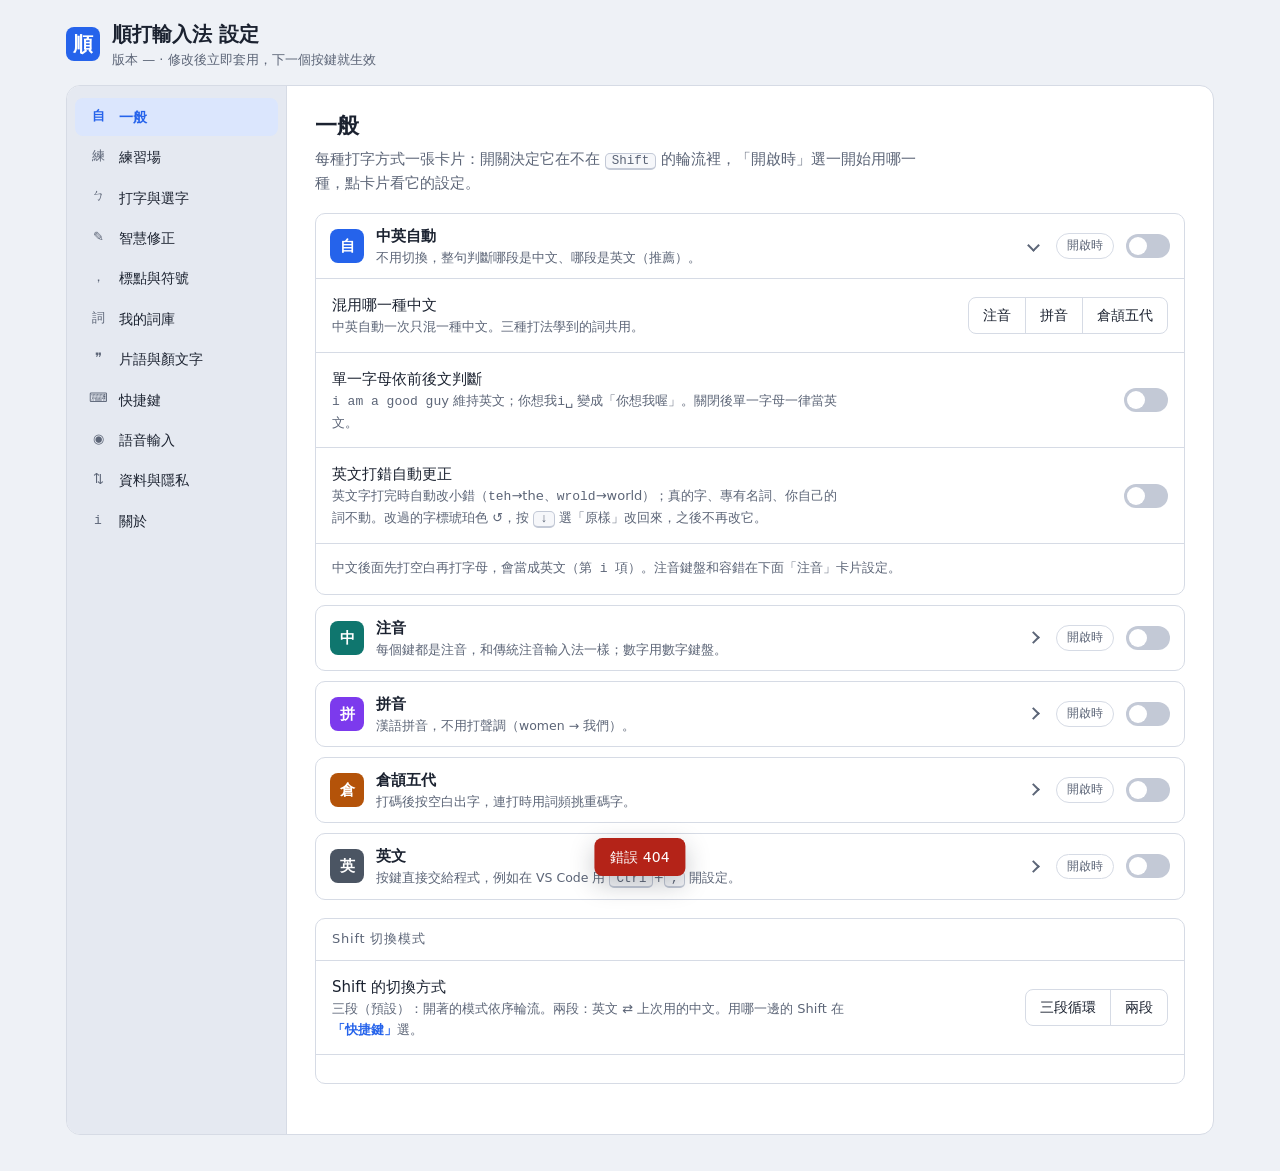
==== commit ece0baab: "feat(dict): 我的詞庫「整理建議」——照規則列出可能用不到的詞，勾選後刪除 使用者問要不要用 AI 整理詞庫；說好先做照規則、全在本機的版本（不用 AI、不上網）。  規則（userdict" ====
--- a/src/smartime/settings/ui/index.html
+++ b/src/smartime/settings/ui/index.html
@@ -166,7 +166,7 @@
         <div class="group">
           <h3>Shift 切換模式</h3>
           <div class="row">
-            <div><div class="label">Shift 的切換方式</div><div class="desc" id="cycle-desc">三段（預設）：開著的模式依序輪流。兩段：英文 ⇄ 上次用的中文。用哪一邊的 Shift 在< href="#keys" data-goto="keys">「快捷鍵」</a>選。</div></div>
+            <div><div class="label">Shift 的切換方式</div><div class="desc" id="cycle-desc">三段（預設）：開著的模式依序輪流。兩段：英文 ⇄ 上次用的中文。用哪一邊的 Shift 在<a href="#keys" data-goto="keys">「快捷鍵」</a>選。</div></div>
             <div class="seg" role="group" aria-label="Shift 的切換方式" data-cfg="shift_cycle">
               <button data-value="three">三段循環</button><button data-value="two">兩段</button>
             </div>
@@ -389,7 +389,7 @@
             </ul>
           </div></div>
           <div class="row">
-            <div><div class="label"><kbd>Ctrl</kbd>+符號 打中文標點</div><div class="desc">關掉後 Ctrl、Ctrl+Shift 兩欄全部交給程式。純英文模式時本來就交給程式。</div></div>
+            <div><div class="label" data-new="punct-fullwidth"><kbd>Ctrl</kbd>+符號 打中文標點</div><div class="desc">關掉後 Ctrl、Ctrl+Shift 兩欄全部交給程式。純英文模式時本來就交給程式；<kbd>Ctrl</kbd>+<kbd>-</kbd>、<kbd>Ctrl</kbd>+<kbd>/</kbd> 沒在打字時也交給程式（縮小、切換註解）。</div></div>
             <label class="switch"><input type="checkbox" data-cfg="ctrl_punctuation" aria-label="Ctrl 標點"><span></span></label>
           </div>
         </div>
@@ -469,6 +469,24 @@
               <div class="dict-more" id="dict-more" hidden><button class="btn small" type="button">載入更多</button></div>
             </div>
             <p class="note" id="dict-count" style="margin-bottom:0"></p>
+          </div></div>
+        </div>
+
+        <div class="group">
+          <h3 data-new="dict-cleanup">整理建議 <span class="note" style="letter-spacing:0" id="cleanup-stats"></span></h3>
+          <div class="row"><div class="full">
+            <p class="note" style="margin-top:0">可能用不到的詞，勾選後刪除。只看自動收集的詞，你加的、分了類的不會出現。</p>
+            <div class="snip-bulk" id="cleanup-bulk" hidden></div>
+            <div class="dict-table cleanup-table">
+              <table>
+                <thead><tr><th><input type="checkbox" id="cleanup-all" aria-label="全選建議"></th><th>詞</th><th>讀音</th><th>為什麼</th><th>最近</th></tr></thead>
+                <tbody id="cleanup-body"></tbody>
+              </table>
+            </div>
+            <div class="cleanup-actions">
+              <button class="btn small" type="button" id="cleanup-select">全選</button>
+              <button class="btn small danger" type="button" id="cleanup-delete" disabled>刪除勾選的</button>
+            </div>
           </div></div>
         </div>
 
--- a/src/smartime/settings/ui/style.css
+++ b/src/smartime/settings/ui/style.css
@@ -298,6 +298,16 @@
 .corr-table td.muted-word { color: var(--muted); text-decoration: line-through; text-decoration-color: color-mix(in srgb, var(--muted) 50%, transparent); }
 .dict-table input.inline-edit { width: 100%; padding: 2px 8px; font-size: 14px; }
 .snip-bulk.asking { border-color: var(--warn); background: var(--warn-soft); }
+/* 整理建議 (我的詞庫): checkbox, word, reading, reason, last used */
+.dict-table.cleanup-table { height: auto; max-height: 360px; }
+.dict-table.cleanup-table th:nth-child(1) { width: 40px; } .dict-table.cleanup-table th:nth-child(2) { width: 26%; }
+.dict-table.cleanup-table th:nth-child(3) { width: 24%; } .dict-table.cleanup-table th:nth-child(4) { width: auto; }
+.dict-table.cleanup-table th:nth-child(5) { width: 14%; }
+.cleanup-table input[type="checkbox"] { accent-color: var(--accent); width: 16px; height: 16px; margin: 0; vertical-align: middle; }
+.cleanup-table td.check, .cleanup-table th:first-child { text-align: center; padding-inline: 0; }
+.cleanup-table tbody tr.picked td { background: color-mix(in srgb, var(--accent-soft) 55%, transparent); }
+.cleanup-table td .fix { color: var(--muted); font-size: 13px; margin-left: 6px; }
+.cleanup-actions { display: flex; gap: 6px; margin-top: 8px; }
 .kao-sample { display: flex; flex-wrap: wrap; gap: 8px; }
 .kao-sample span { border: 1px solid var(--line); border-radius: 6px; padding: 2px 10px; background: var(--key); }
 .qw-form { display: grid; grid-template-columns: minmax(0, 0.6fr) minmax(0, 1fr); gap: 8px; margin-bottom: 12px; }
